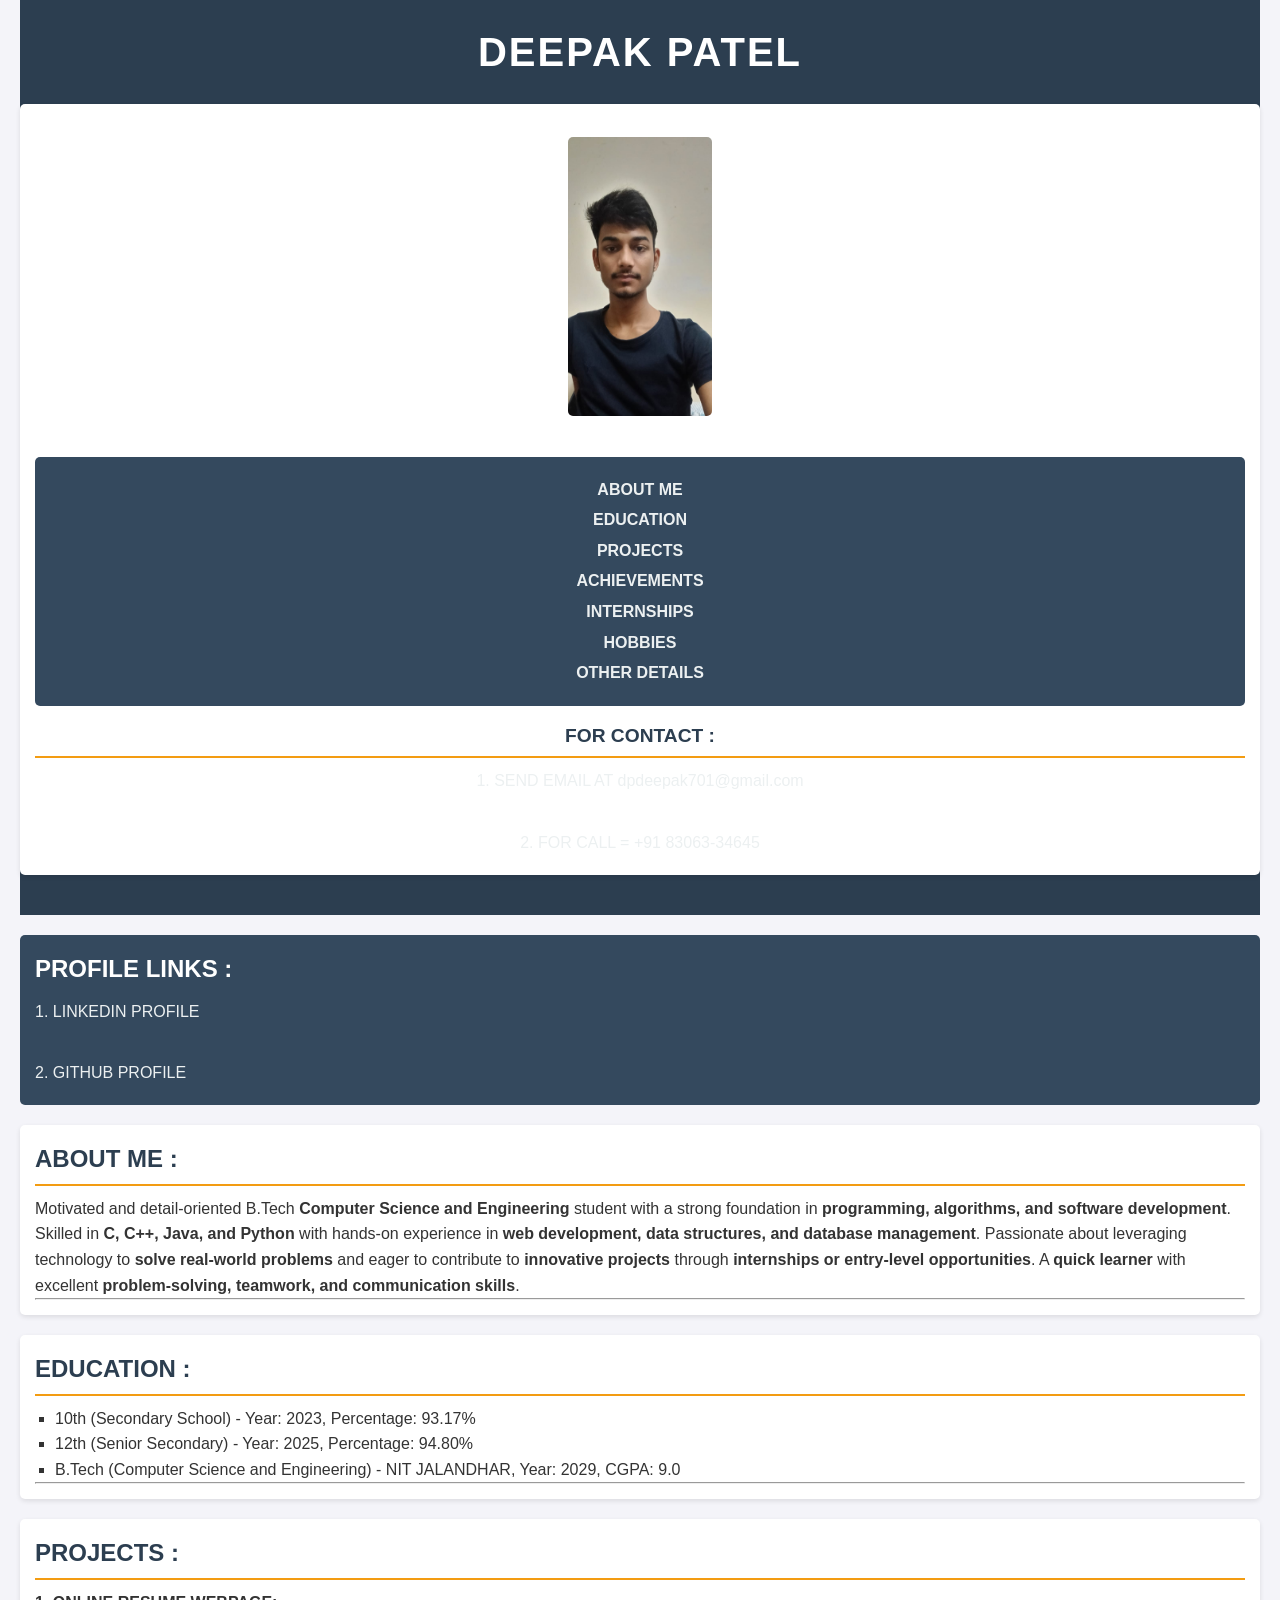
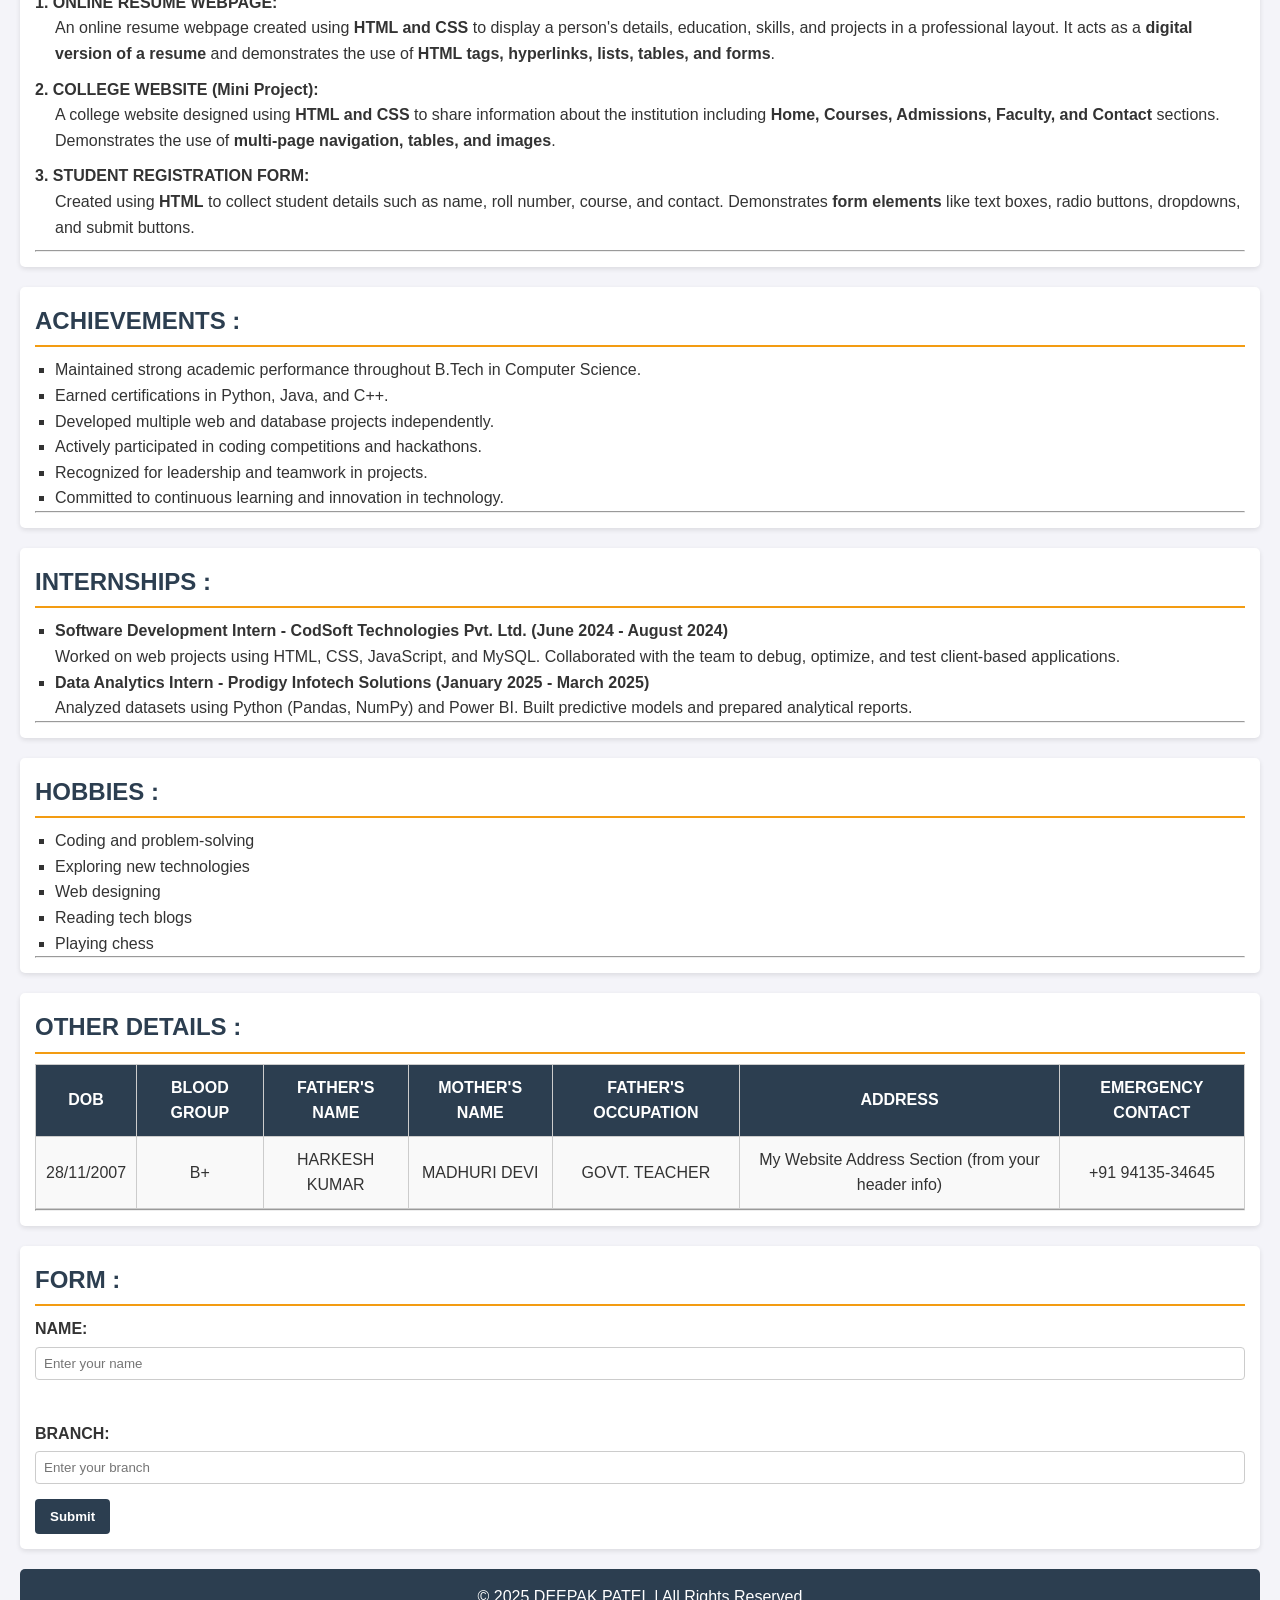
==== index.html @ 3a7e137f "Add files via upload" ====
<!DOCTYPE html>
<html lang="en">
<head>
  <meta charset="UTF-8">
  <meta name="viewport" content="width=device-width, initial-scale=1.0">
  <title>Deepak Patel</title>
  <link rel="stylesheet" href="style.css">
</head>

<body>
  <header>
    <h1>DEEPAK PATEL</h1>

    <section>
      <img src="WhatsApp Image 2025-11-25 at 16.42.40_a8d9750c.jpg" alt="My company logo" width="150" height="285">

      <nav>
        <a href="#a">ABOUT ME</a>
        <a href="#e">EDUCATION</a>
        <a href="#p">PROJECTS</a>
        <a href="#ac">ACHIEVEMENTS</a>
        <a href="#i">INTERNSHIPS</a>
        <a href="#h">HOBBIES</a>
        <a href="#o">OTHER DETAILS</a>
      </nav>

      <h2>FOR CONTACT :</h2>
      <a href="mailto:dpdeepak701@gmail.com">
        1. SEND EMAIL AT dpdeepak701@gmail.com
      </a><br>
      <a href="tel:8306334645">
        2. FOR CALL = +91 83063-34645
      </a>
    </section>
  </header>

  <nav>
    <h2>PROFILE LINKS :</h2>
    <a href="https://linkedin.com/in/deepak-patel-95128b388" target="_blank">
      1. LINKEDIN PROFILE
    </a><br>
    <a href="https://github.com/deepak701-ship-cs" target="_blank">
      2. GITHUB PROFILE
    </a>
  </nav>

  <section id="a">
    <h2>ABOUT ME :</h2>
    <p>
      Motivated and detail-oriented B.Tech <strong>Computer Science and Engineering</strong> student with a strong
      foundation in <strong>programming, algorithms, and software development</strong>. Skilled in
      <strong>C, C++, Java, and Python</strong> with hands-on experience in <strong>web development, data structures,
      and database management</strong>. Passionate about leveraging technology to <strong>solve real-world problems</strong>
      and eager to contribute to <strong>innovative projects</strong> through <strong>internships or entry-level opportunities</strong>.
      A <strong>quick learner</strong> with excellent <strong>problem-solving, teamwork, and communication skills</strong>.
    </p>
    <hr>
  </section>

  <section id="e">
    <h2>EDUCATION :</h2>
    <ul>
      <li>10th (Secondary School) - Year: 2023, Percentage: 93.17%</li>
      <li>12th (Senior Secondary) - Year: 2025, Percentage: 94.80%</li>
      <li>B.Tech (Computer Science and Engineering) - NIT JALANDHAR, Year: 2029, CGPA: 9.0</li>
    </ul>
    <hr>
  </section>

  <section id="p">
    <h2>PROJECTS :</h2>
    <dl>
      <dt><strong>1. ONLINE RESUME WEBPAGE:</strong></dt>
      <dd>
        An online resume webpage created using <strong>HTML and CSS</strong> to display a person's details, education,
        skills, and projects in a professional layout. It acts as a <strong>digital version of a resume</strong> and
        demonstrates the use of <strong>HTML tags, hyperlinks, lists, tables, and forms</strong>.
      </dd>

      <dt><strong>2. COLLEGE WEBSITE (Mini Project):</strong></dt>
      <dd>
        A college website designed using <strong>HTML and CSS</strong> to share information about the institution including
        <strong>Home, Courses, Admissions, Faculty, and Contact</strong> sections. Demonstrates the use of
        <strong>multi-page navigation, tables, and images</strong>.
      </dd>

      <dt><strong>3. STUDENT REGISTRATION FORM:</strong></dt>
      <dd>
        Created using <strong>HTML</strong> to collect student details such as name, roll number, course, and contact.
        Demonstrates <strong>form elements</strong> like text boxes, radio buttons, dropdowns, and submit buttons.
      </dd>
    </dl>
    <hr>
  </section>

  <section id="ac">
    <h2>ACHIEVEMENTS :</h2>
    <ul>
      <li>Maintained strong academic performance throughout B.Tech in Computer Science.</li>
      <li>Earned certifications in Python, Java, and C++.</li>
      <li>Developed multiple web and database projects independently.</li>
      <li>Actively participated in coding competitions and hackathons.</li>
      <li>Recognized for leadership and teamwork in projects.</li>
      <li>Committed to continuous learning and innovation in technology.</li>
    </ul>
    <hr>
  </section>

  <section id="i">
    <h2>INTERNSHIPS :</h2>
    <ul>
      <li>
        <strong>Software Development Intern - CodSoft Technologies Pvt. Ltd. (June 2024 - August 2024)</strong><br>
        Worked on web projects using HTML, CSS, JavaScript, and MySQL. Collaborated with the team to debug, optimize,
        and test client-based applications.
      </li>
      <li>
        <strong>Data Analytics Intern - Prodigy Infotech Solutions (January 2025 - March 2025)</strong><br>
        Analyzed datasets using Python (Pandas, NumPy) and Power BI. Built predictive models and prepared analytical reports.
      </li>
    </ul>
    <hr>
  </section>

  <section id="h">
    <h2>HOBBIES :</h2>
    <ul>
      <li>Coding and problem-solving</li>
      <li>Exploring new technologies</li>
      <li>Web designing</li>
      <li>Reading tech blogs</li>
      <li>Playing chess</li>
    </ul>
    <hr>
  </section>

  <section id="o">
    <h2>OTHER DETAILS :</h2>
    <table border="1">
      <tr>
        <th>DOB</th>
        <th>BLOOD GROUP</th>
        <th>FATHER'S NAME</th>
        <th>MOTHER'S NAME</th>
        <th>FATHER'S OCCUPATION</th>
        <th>ADDRESS</th>
        <th>EMERGENCY CONTACT</th>
      </tr>
      <tr>
        <td>28/11/2007</td>
        <td>B+</td>
        <td>HARKESH KUMAR</td>
        <td>MADHURI DEVI</td>
        <td>GOVT. TEACHER</td>
        <td>My Website Address Section (from your header info)</td>
        <td>+91 94135-34645</td>
      </tr>
    </table>
    <hr>
  </section>

  <section id="d">
    <h2>FORM :</h2>
    <form>
      <label for="name">NAME:</label><br>
      <input type="text" id="name" name="name" placeholder="Enter your name"><br><br>

      <label for="branch">BRANCH:</label><br>
      <input type="text" id="branch" name="branch" placeholder="Enter your branch">
      
      <input type="submit" value="Submit">
    </form>
  </section>

  <footer>
    <p>© 2025 DEEPAK PATEL | All Rights Reserved</p>
  </footer>
</body>
</html>
---- style.css ----
/* General Reset */
* {
  margin: 0;
  padding: 0;
  box-sizing: border-box;
}

/* Body Styling */
body {
  font-family: Arial, Helvetica, sans-serif;
  line-height: 1.6;
  background-color: #f4f4f9;
  color: #333;
  padding: 0 20px;
}

/* Header */
header {
  background: #2c3e50;
  color: #fff;
  padding: 20px 0;
  text-align: center;
}

header h1 {
  font-size: 2.5rem;
  margin-bottom: 10px;
  letter-spacing: 2px;
}

header img {
  margin: 15px 0;
  border-radius: 8px;
  border: 3px solid #fff;
}

/* Navigation inside header */
header nav {
  margin: 15px 0;
}

header nav a {
  color: #fff;
  text-decoration: none;
  margin: 0 10px;
  font-weight: bold;
  transition: color 0.3s ease;
}

header nav a:hover {
  color: #f39c12;
}

/* Contact Section */
header section h2 {
  margin-top: 15px;
  font-size: 1.2rem;
}

header section a {
  display: block;
  margin: 5px 0;
  color: #ecf0f1;
  text-decoration: none;
}

header section a:hover {
  color: #f39c12;
}

/* Profile Links */
nav {
  background: #34495e;
  color: #fff;
  padding: 15px;
  margin: 20px 0;
  border-radius: 5px;
}

nav h2 {
  margin-bottom: 10px;
}

nav a {
  display: block;
  margin: 5px 0;
  color: #ecf0f1;
  text-decoration: none;
}

nav a:hover {
  color: #f39c12;
}

/* Sections */
section {
  margin: 20px 0;
  padding: 15px;
  background: #fff;
  border-radius: 5px;
  box-shadow: 0 2px 5px rgba(0,0,0,0.1);
}

section h2 {
  margin-bottom: 10px;
  color: #2c3e50;
  border-bottom: 2px solid #f39c12;
  padding-bottom: 5px;
}

section p, section ul, section dl {
  margin-top: 10px;
}

/* Lists */
ul {
  list-style-type: square;
  margin-left: 20px;
}

dl dt {
  font-weight: bold;
  margin-top: 10px;
}

dl dd {
  margin-left: 20px;
  margin-bottom: 10px;
}

/* Table */
table {
  width: 100%;
  border-collapse: collapse;
  margin-top: 10px;
}

table th, table td {
  border: 1px solid #ccc;
  padding: 10px;
  text-align: center;
}

table th {
  background: #2c3e50;
  color: #fff;
}

table td {
  background: #f9f9f9;
}

/* Form */
form {
  margin-top: 10px;
}

form label {
  font-weight: bold;
}

form input[type="text"] {
  width: 100%;
  padding: 8px;
  margin: 5px 0 15px 0;
  border: 1px solid #ccc;
  border-radius: 4px;
}

form input[type="submit"] {
  background: #2c3e50;
  color: #fff;
  padding: 10px 15px;
  border: none;
  border-radius: 4px;
  cursor: pointer;
  font-weight: bold;
}

form input[type="submit"]:hover {
  background: #f39c12;
}

/* Footer */
footer {
  text-align: center;
  padding: 15px;
  background: #2c3e50;
  color: #fff;
  margin-top: 20px;
  border-radius: 5px;
}
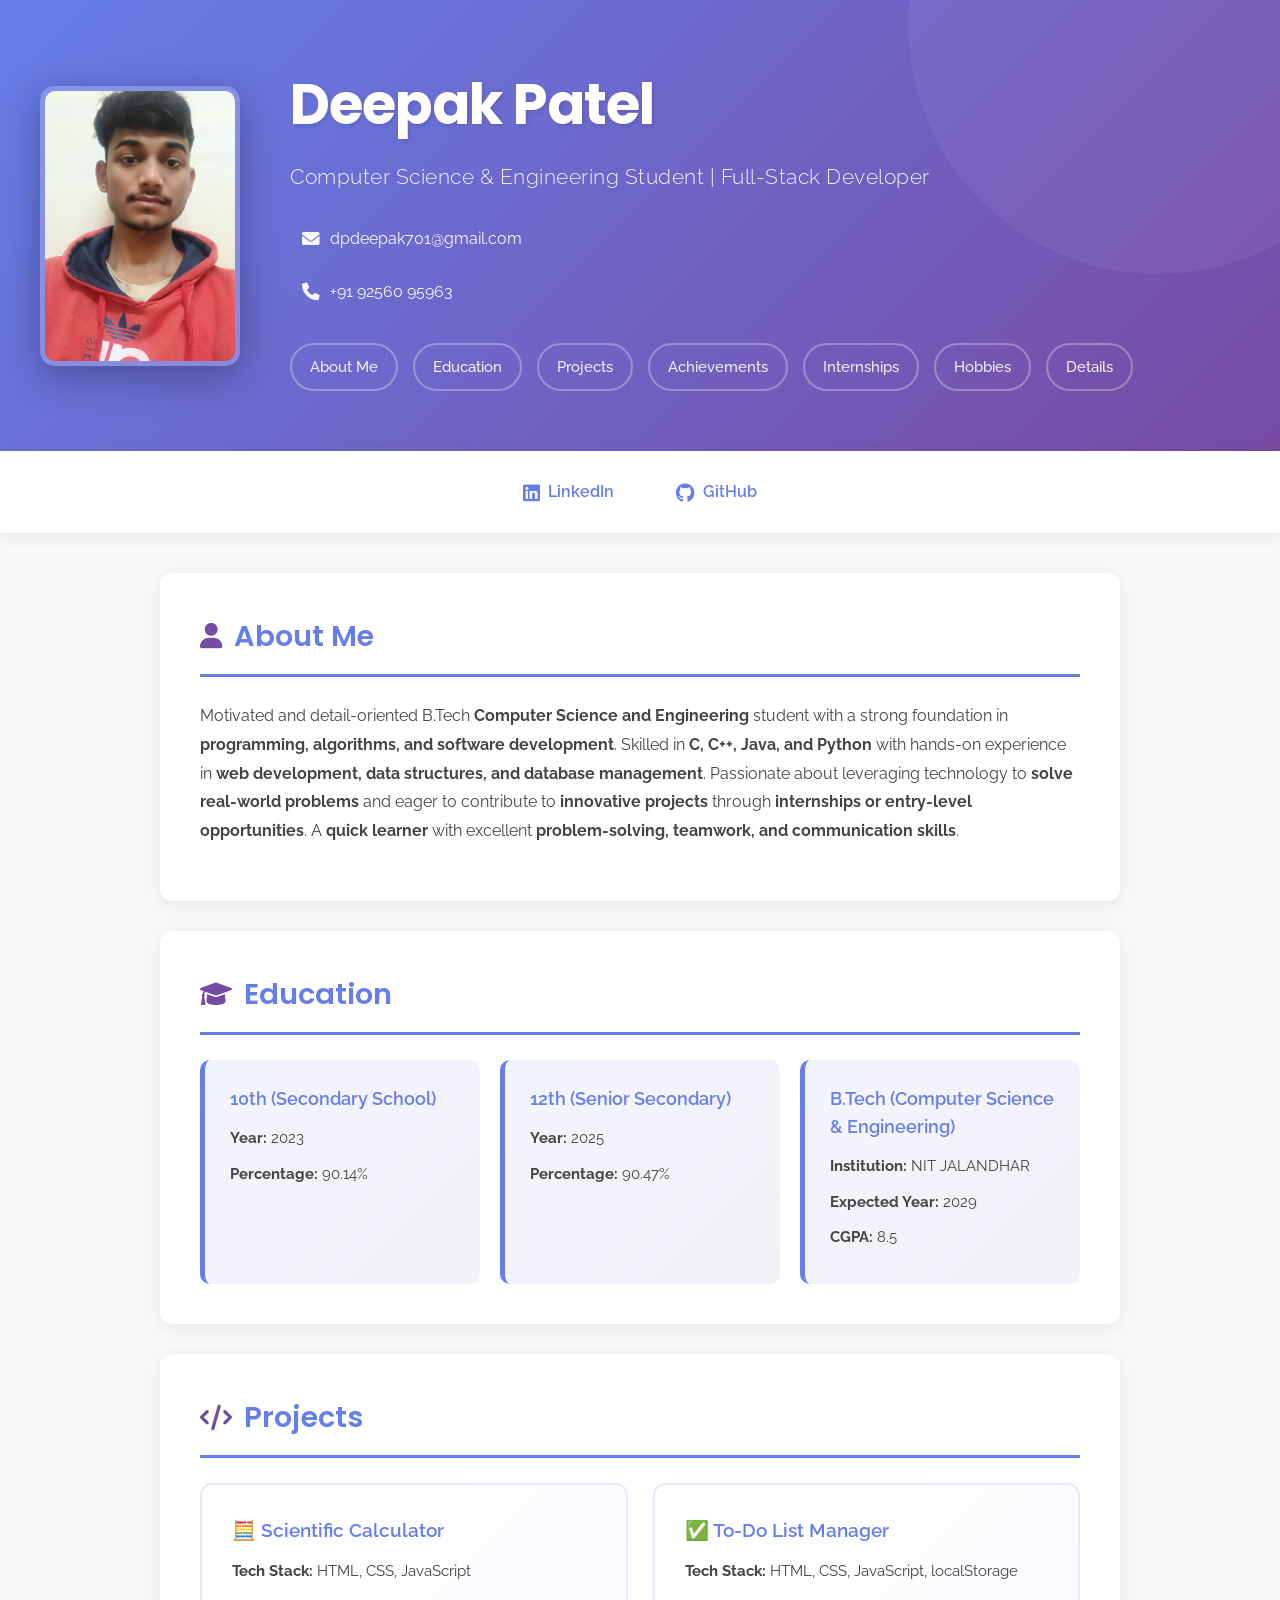
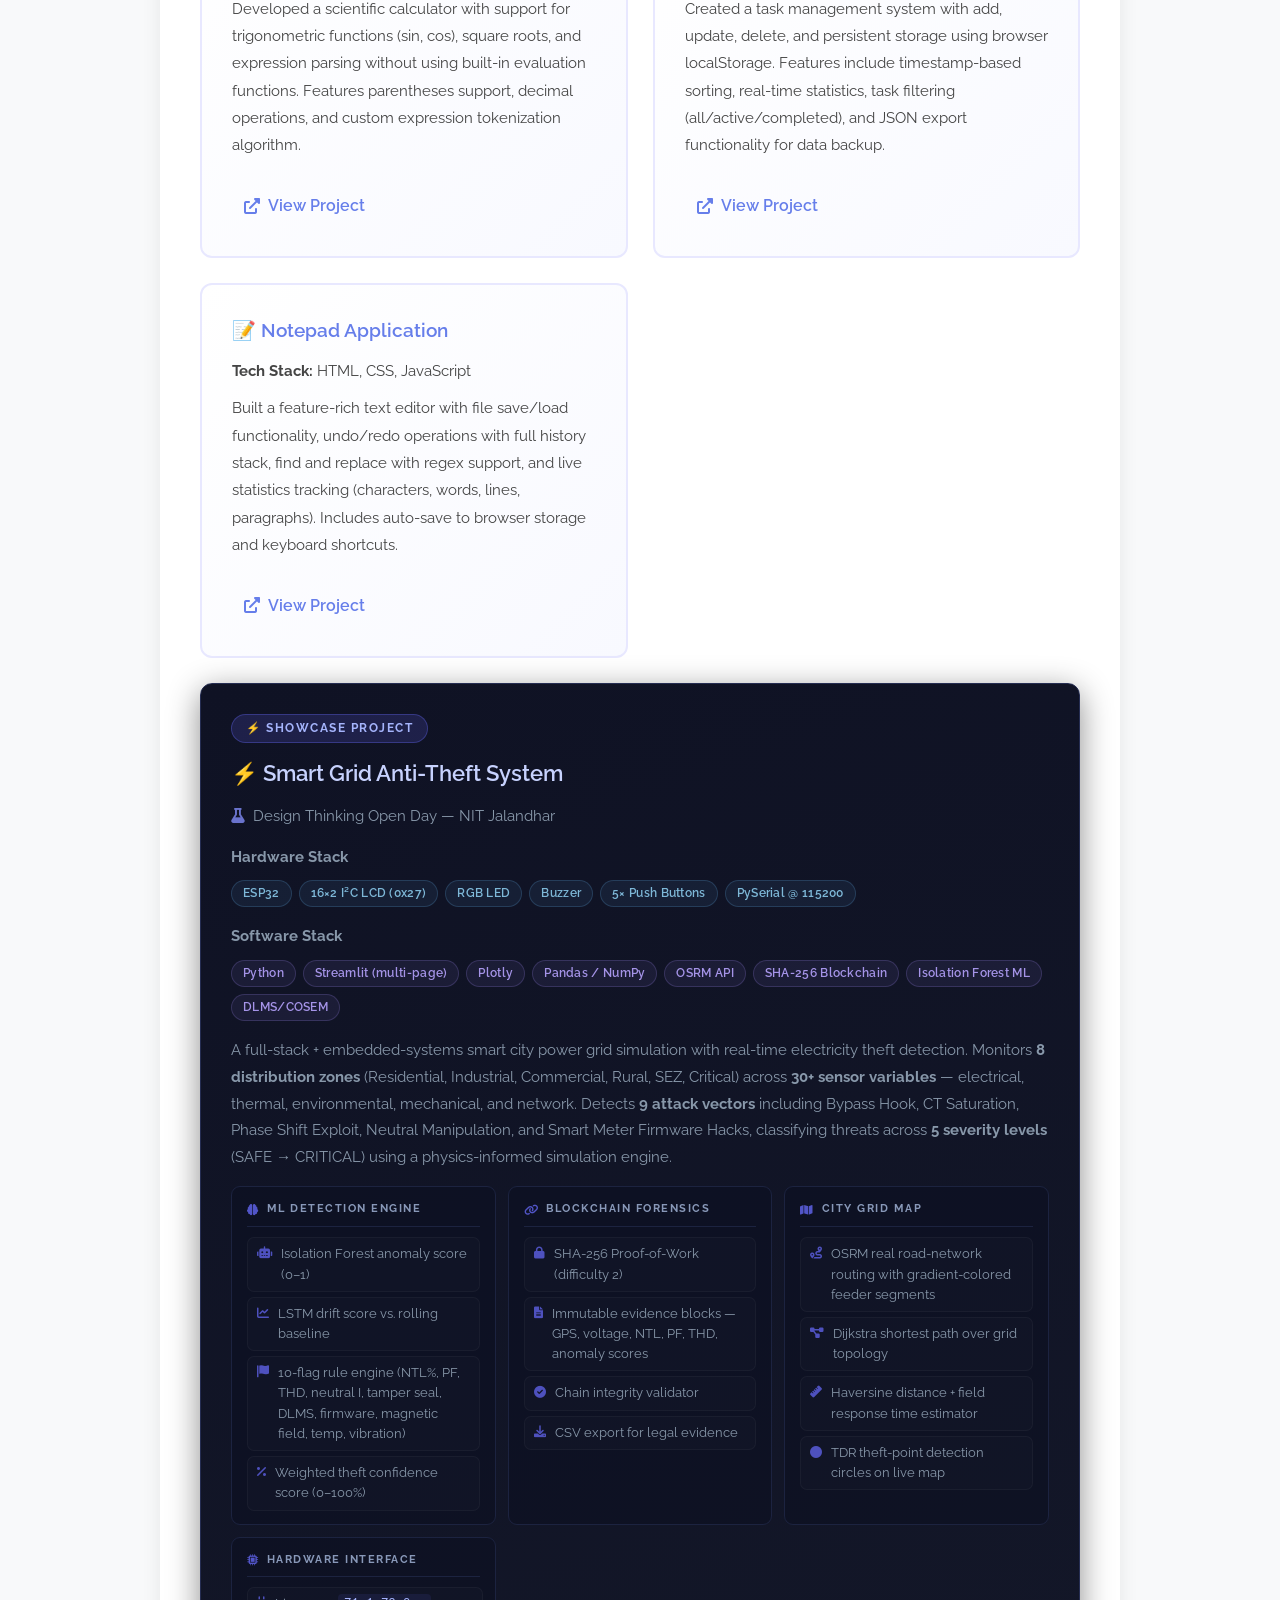
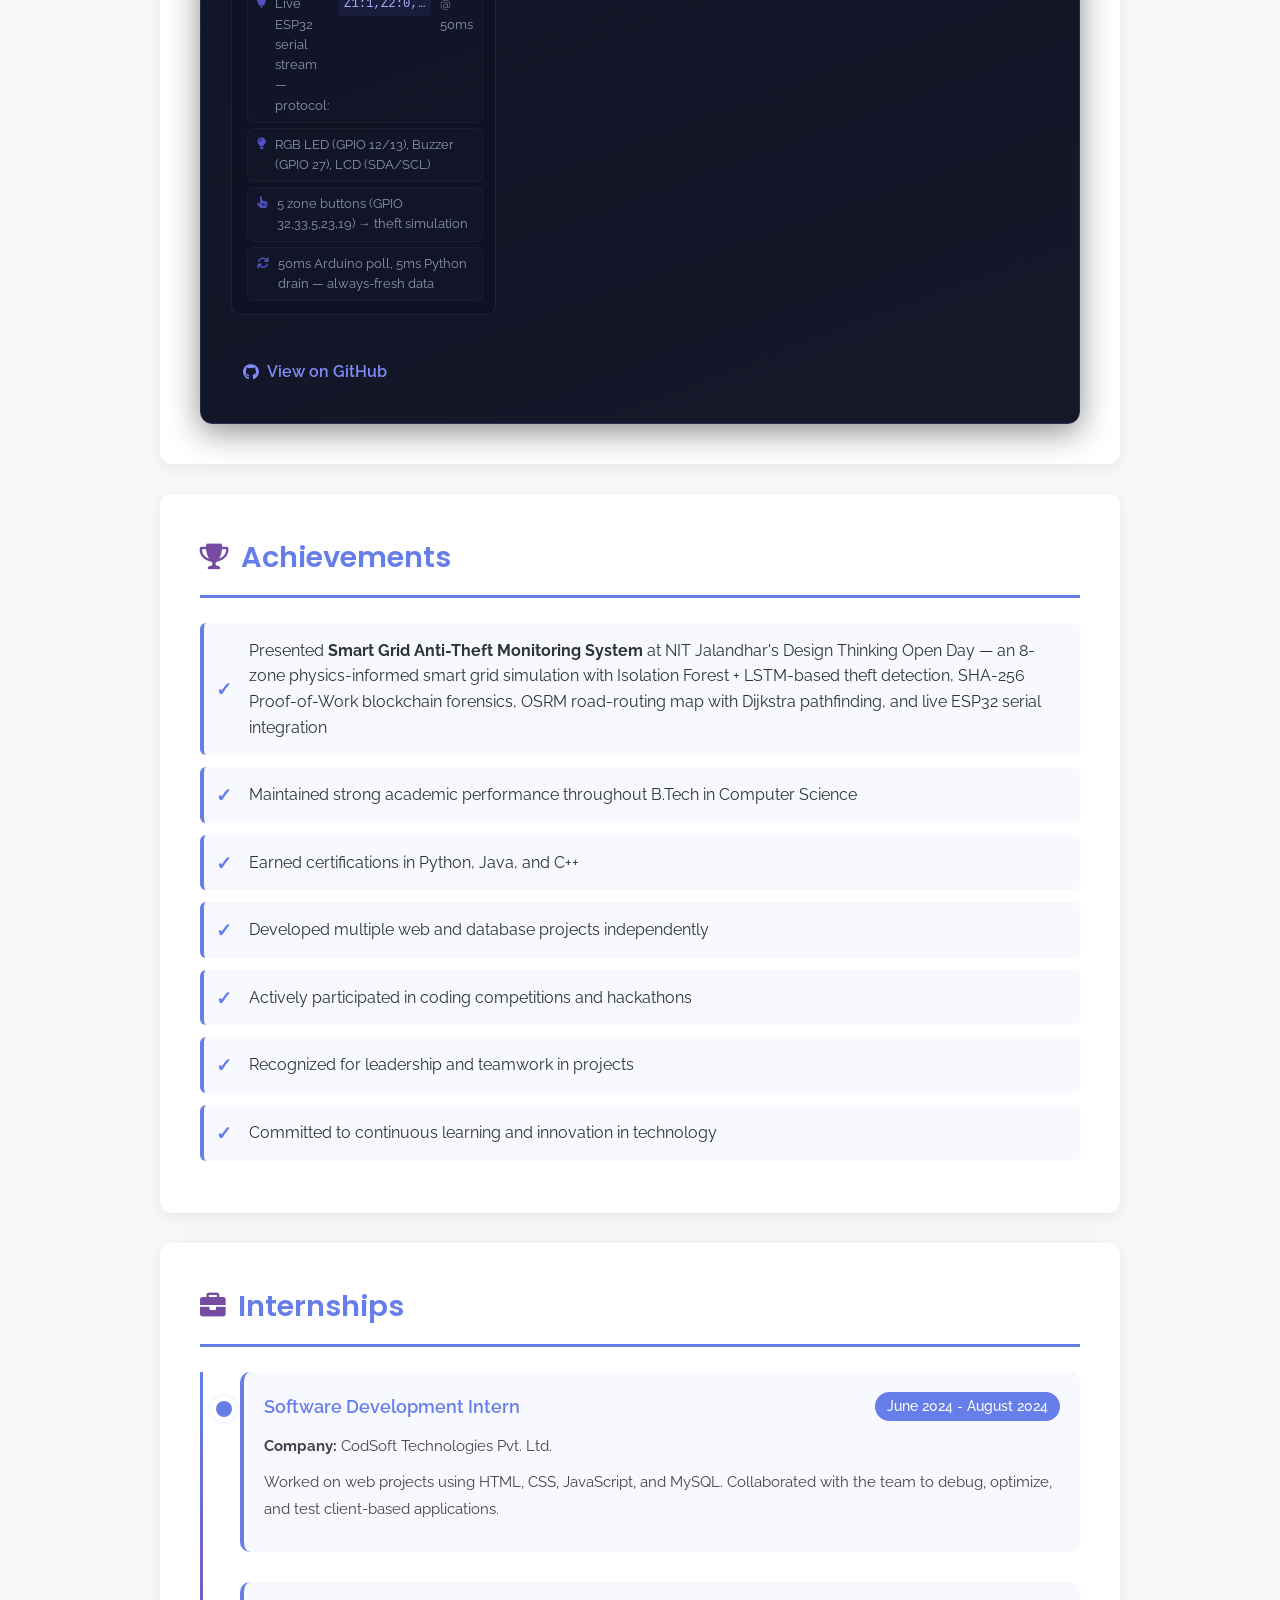
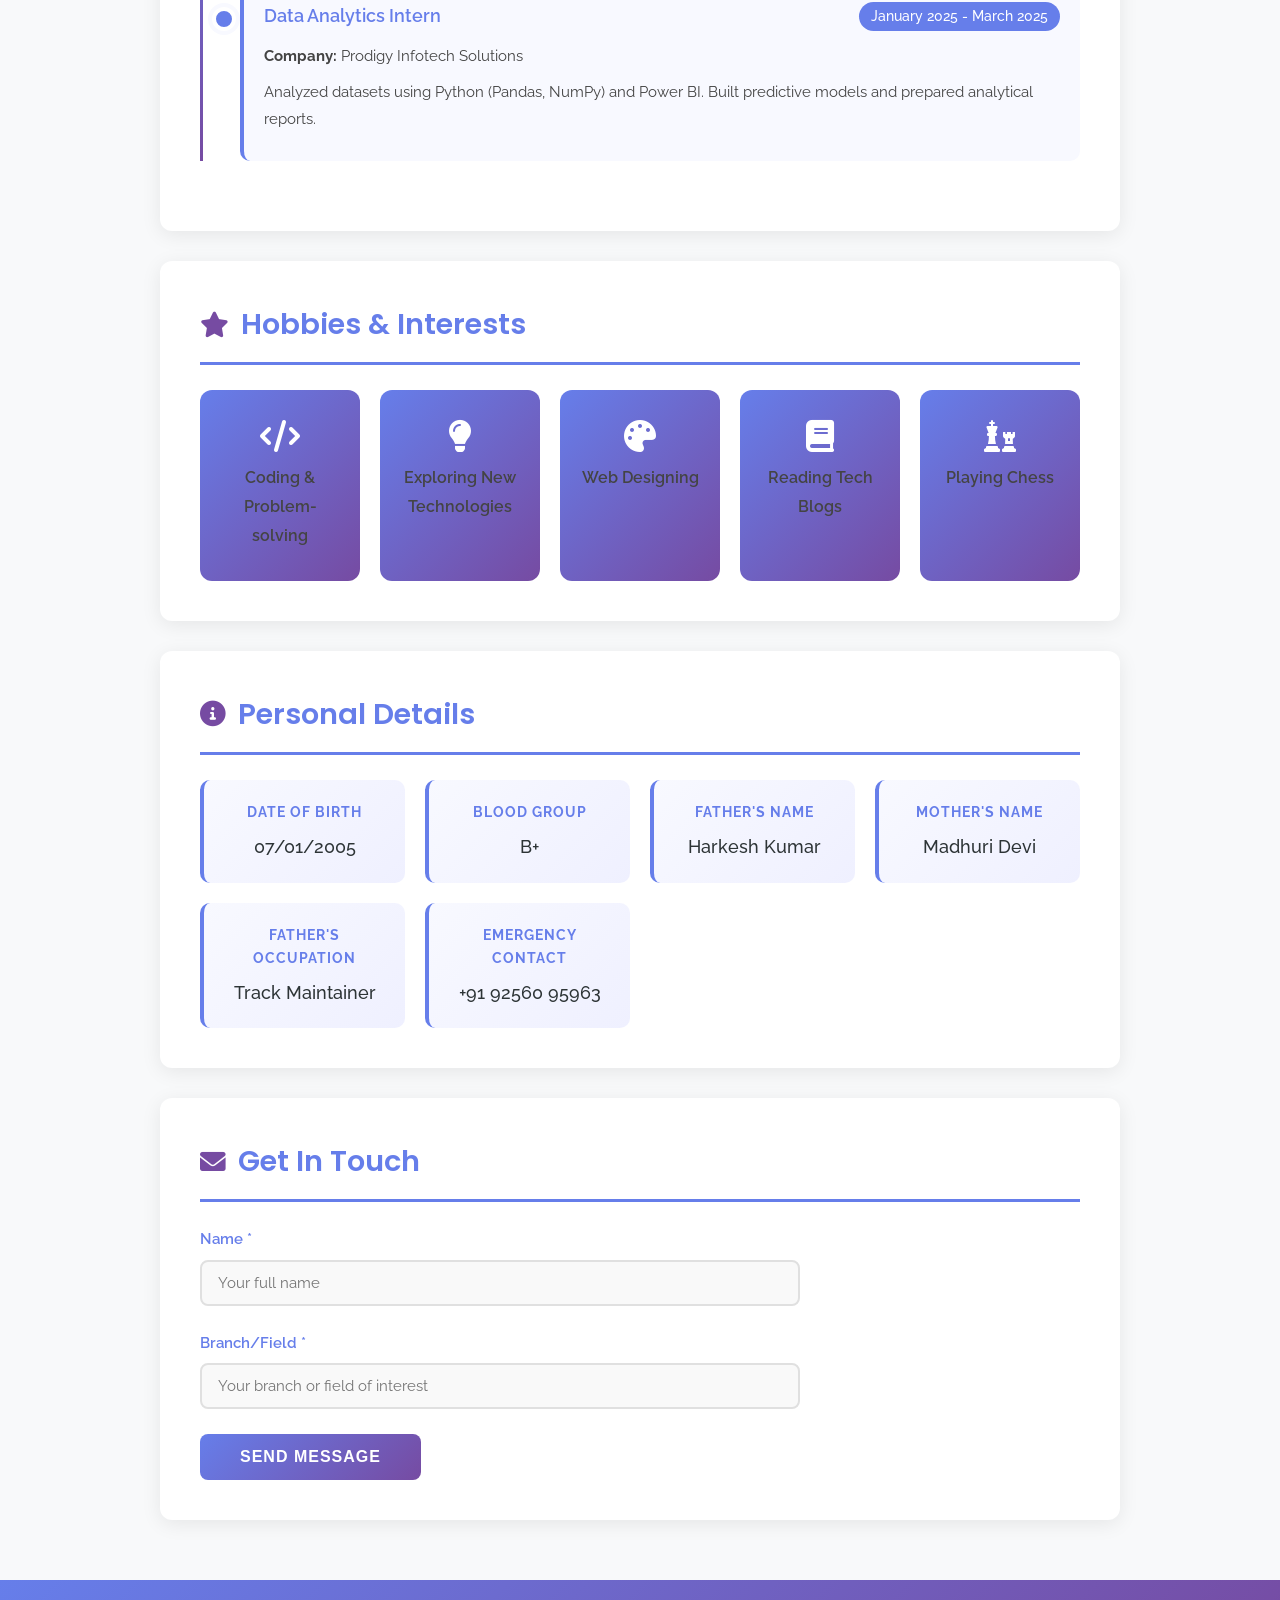
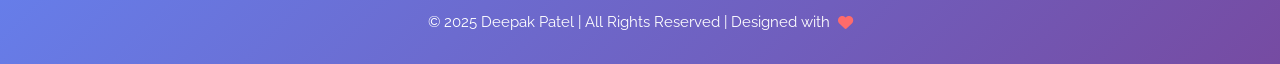
==== commit 96e4be0c: "Rename to index.html" ====
--- a/index.html
+++ b/index.html
@@ -3,177 +3,308 @@
 <head>
   <meta charset="UTF-8">
   <meta name="viewport" content="width=device-width, initial-scale=1.0">
-  <title>Deepak Patel</title>
+  <title>Deepak Patel - Computer Science Professional</title>
   <link rel="stylesheet" href="style.css">
+  <link rel="stylesheet" href="https://cdnjs.cloudflare.com/ajax/libs/font-awesome/6.0.0/css/all.min.css">
 </head>
 
 <body>
   <header>
-    <h1>DEEPAK PATEL</h1>
-
-    <section>
-      <img src="WhatsApp Image 2025-11-25 at 16.42.40_a8d9750c.jpg" alt="My company logo" width="150" height="285">
-
-      <nav>
-        <a href="#a">ABOUT ME</a>
-        <a href="#e">EDUCATION</a>
-        <a href="#p">PROJECTS</a>
-        <a href="#ac">ACHIEVEMENTS</a>
-        <a href="#i">INTERNSHIPS</a>
-        <a href="#h">HOBBIES</a>
-        <a href="#o">OTHER DETAILS</a>
-      </nav>
-
-      <h2>FOR CONTACT :</h2>
-      <a href="mailto:dpdeepak701@gmail.com">
-        1. SEND EMAIL AT dpdeepak701@gmail.com
-      </a><br>
-      <a href="tel:8306334645">
-        2. FOR CALL = +91 83063-34645
+    <div class="header-container">
+      <div class="hero-section">
+        <img src="IMG20260322125627.jpg" alt="Deepak Patel" class="profile-image">
+        <div class="header-content">
+          <h1>Deepak Patel</h1>
+          <p class="tagline">Computer Science & Engineering Student | Full-Stack Developer</p>
+          
+          <div class="contact-info">
+            <a href="mailto:dpdeepak701@gmail.com" class="contact-link">
+              <i class="fas fa-envelope"></i> dpdeepak701@gmail.com
+            </a>
+            <a href="tel:9256095963" class="contact-link">
+              <i class="fas fa-phone"></i> +91 92560 95963
+            </a>
+          </div>
+
+          <nav class="main-nav">
+            <a href="#a" class="nav-link">About Me</a>
+            <a href="#e" class="nav-link">Education</a>
+            <a href="#p" class="nav-link">Projects</a>
+            <a href="#ac" class="nav-link">Achievements</a>
+            <a href="#i" class="nav-link">Internships</a>
+            <a href="#h" class="nav-link">Hobbies</a>
+            <a href="#o" class="nav-link">Details</a>
+          </nav>
+        </div>
+      </div>
+    </div>
+  </header>
+
+  <nav class="social-nav">
+    <div class="social-container">
+      <a href="https://linkedin.com/in/deepak-patel-95128b388" target="_blank" class="social-link">
+        <i class="fab fa-linkedin"></i> LinkedIn
       </a>
-    </section>
-  </header>
-
-  <nav>
-    <h2>PROFILE LINKS :</h2>
-    <a href="https://linkedin.com/in/deepak-patel-95128b388" target="_blank">
-      1. LINKEDIN PROFILE
-    </a><br>
-    <a href="https://github.com/deepak701-ship-cs" target="_blank">
-      2. GITHUB PROFILE
-    </a>
+      <a href="https://github.com/deepak701-ship-cs" target="_blank" class="social-link">
+        <i class="fab fa-github"></i> GitHub
+      </a>
+    </div>
   </nav>
 
-  <section id="a">
-    <h2>ABOUT ME :</h2>
-    <p>
-      Motivated and detail-oriented B.Tech <strong>Computer Science and Engineering</strong> student with a strong
-      foundation in <strong>programming, algorithms, and software development</strong>. Skilled in
-      <strong>C, C++, Java, and Python</strong> with hands-on experience in <strong>web development, data structures,
-      and database management</strong>. Passionate about leveraging technology to <strong>solve real-world problems</strong>
-      and eager to contribute to <strong>innovative projects</strong> through <strong>internships or entry-level opportunities</strong>.
-      A <strong>quick learner</strong> with excellent <strong>problem-solving, teamwork, and communication skills</strong>.
-    </p>
-    <hr>
-  </section>
-
-  <section id="e">
-    <h2>EDUCATION :</h2>
-    <ul>
-      <li>10th (Secondary School) - Year: 2023, Percentage: 93.17%</li>
-      <li>12th (Senior Secondary) - Year: 2025, Percentage: 94.80%</li>
-      <li>B.Tech (Computer Science and Engineering) - NIT JALANDHAR, Year: 2029, CGPA: 9.0</li>
-    </ul>
-    <hr>
-  </section>
-
-  <section id="p">
-    <h2>PROJECTS :</h2>
-    <dl>
-      <dt><strong>1. ONLINE RESUME WEBPAGE:</strong></dt>
-      <dd>
-        An online resume webpage created using <strong>HTML and CSS</strong> to display a person's details, education,
-        skills, and projects in a professional layout. It acts as a <strong>digital version of a resume</strong> and
-        demonstrates the use of <strong>HTML tags, hyperlinks, lists, tables, and forms</strong>.
-      </dd>
-
-      <dt><strong>2. COLLEGE WEBSITE (Mini Project):</strong></dt>
-      <dd>
-        A college website designed using <strong>HTML and CSS</strong> to share information about the institution including
-        <strong>Home, Courses, Admissions, Faculty, and Contact</strong> sections. Demonstrates the use of
-        <strong>multi-page navigation, tables, and images</strong>.
-      </dd>
-
-      <dt><strong>3. STUDENT REGISTRATION FORM:</strong></dt>
-      <dd>
-        Created using <strong>HTML</strong> to collect student details such as name, roll number, course, and contact.
-        Demonstrates <strong>form elements</strong> like text boxes, radio buttons, dropdowns, and submit buttons.
-      </dd>
-    </dl>
-    <hr>
-  </section>
-
-  <section id="ac">
-    <h2>ACHIEVEMENTS :</h2>
-    <ul>
-      <li>Maintained strong academic performance throughout B.Tech in Computer Science.</li>
-      <li>Earned certifications in Python, Java, and C++.</li>
-      <li>Developed multiple web and database projects independently.</li>
-      <li>Actively participated in coding competitions and hackathons.</li>
-      <li>Recognized for leadership and teamwork in projects.</li>
-      <li>Committed to continuous learning and innovation in technology.</li>
-    </ul>
-    <hr>
-  </section>
-
-  <section id="i">
-    <h2>INTERNSHIPS :</h2>
-    <ul>
-      <li>
-        <strong>Software Development Intern - CodSoft Technologies Pvt. Ltd. (June 2024 - August 2024)</strong><br>
-        Worked on web projects using HTML, CSS, JavaScript, and MySQL. Collaborated with the team to debug, optimize,
-        and test client-based applications.
-      </li>
-      <li>
-        <strong>Data Analytics Intern - Prodigy Infotech Solutions (January 2025 - March 2025)</strong><br>
-        Analyzed datasets using Python (Pandas, NumPy) and Power BI. Built predictive models and prepared analytical reports.
-      </li>
-    </ul>
-    <hr>
-  </section>
-
-  <section id="h">
-    <h2>HOBBIES :</h2>
-    <ul>
-      <li>Coding and problem-solving</li>
-      <li>Exploring new technologies</li>
-      <li>Web designing</li>
-      <li>Reading tech blogs</li>
-      <li>Playing chess</li>
-    </ul>
-    <hr>
-  </section>
-
-  <section id="o">
-    <h2>OTHER DETAILS :</h2>
-    <table border="1">
-      <tr>
-        <th>DOB</th>
-        <th>BLOOD GROUP</th>
-        <th>FATHER'S NAME</th>
-        <th>MOTHER'S NAME</th>
-        <th>FATHER'S OCCUPATION</th>
-        <th>ADDRESS</th>
-        <th>EMERGENCY CONTACT</th>
-      </tr>
-      <tr>
-        <td>28/11/2007</td>
-        <td>B+</td>
-        <td>HARKESH KUMAR</td>
-        <td>MADHURI DEVI</td>
-        <td>GOVT. TEACHER</td>
-        <td>My Website Address Section (from your header info)</td>
-        <td>+91 94135-34645</td>
-      </tr>
-    </table>
-    <hr>
-  </section>
-
-  <section id="d">
-    <h2>FORM :</h2>
-    <form>
-      <label for="name">NAME:</label><br>
-      <input type="text" id="name" name="name" placeholder="Enter your name"><br><br>
-
-      <label for="branch">BRANCH:</label><br>
-      <input type="text" id="branch" name="branch" placeholder="Enter your branch">
-      
-      <input type="submit" value="Submit">
-    </form>
-  </section>
+
+  <main class="container">
+    <section id="a" class="content-section">
+      <h2><i class="fas fa-user"></i> About Me</h2>
+      <p>
+        Motivated and detail-oriented B.Tech <strong>Computer Science and Engineering</strong> student with a strong
+        foundation in <strong>programming, algorithms, and software development</strong>. Skilled in
+        <strong>C, C++, Java, and Python</strong> with hands-on experience in <strong>web development, data structures,
+        and database management</strong>. Passionate about leveraging technology to <strong>solve real-world problems</strong>
+        and eager to contribute to <strong>innovative projects</strong> through <strong>internships or entry-level opportunities</strong>.
+        A <strong>quick learner</strong> with excellent <strong>problem-solving, teamwork, and communication skills</strong>.
+      </p>
+    </section>
+
+    <section id="e" class="content-section">
+      <h2><i class="fas fa-graduation-cap"></i> Education</h2>
+      <div class="education-grid">
+        <div class="education-item">
+          <h3>10th (Secondary School)</h3>
+          <p><strong>Year:</strong> 2023</p>
+          <p><strong>Percentage:</strong> 90.14%</p>
+        </div>
+        <div class="education-item">
+          <h3>12th (Senior Secondary)</h3>
+          <p><strong>Year:</strong> 2025</p>
+          <p><strong>Percentage:</strong> 90.47%</p>
+        </div>
+        <div class="education-item">
+          <h3>B.Tech (Computer Science & Engineering)</h3>
+          <p><strong>Institution:</strong> NIT JALANDHAR</p>
+          <p><strong>Expected Year:</strong> 2029</p>
+          <p><strong>CGPA:</strong> 8.5</p>
+        </div>
+      </div>
+    </section>
+
+    <section id="p" class="content-section">
+      <h2><i class="fas fa-code"></i> Projects</h2>
+      <div class="projects-grid">
+        <div class="project-card">
+          <h3>🧮 Scientific Calculator</h3>
+          <p><strong>Tech Stack:</strong> HTML, CSS, JavaScript</p>
+          <p>Developed a scientific calculator with support for trigonometric functions (sin, cos), square roots, and expression parsing without using built-in evaluation functions. Features parentheses support, decimal operations, and custom expression tokenization algorithm.</p>
+          <a href="calculator/index.html" class="project-link" target="_blank">
+            <i class="fas fa-external-link-alt"></i> View Project
+          </a>
+        </div>
+
+        <div class="project-card">
+          <h3>✅ To-Do List Manager</h3>
+          <p><strong>Tech Stack:</strong> HTML, CSS, JavaScript, localStorage</p>
+          <p>Created a task management system with add, update, delete, and persistent storage using browser localStorage. Features include timestamp-based sorting, real-time statistics, task filtering (all/active/completed), and JSON export functionality for data backup.</p>
+          <a href="todolist/index.html" class="project-link" target="_blank">
+            <i class="fas fa-external-link-alt"></i> View Project
+          </a>
+        </div>
+
+        <div class="project-card">
+          <h3>📝 Notepad Application</h3>
+          <p><strong>Tech Stack:</strong> HTML, CSS, JavaScript</p>
+          <p>Built a feature-rich text editor with file save/load functionality, undo/redo operations with full history stack, find and replace with regex support, and live statistics tracking (characters, words, lines, paragraphs). Includes auto-save to browser storage and keyboard shortcuts.</p>
+          <a href="notepad/index.html" class="project-link" target="_blank">
+            <i class="fas fa-external-link-alt"></i> View Project
+          </a>
+        </div>
+        <div class="project-card project-card--featured">
+          <div class="project-featured-badge">⚡ Showcase Project</div>
+          <h3>⚡ Smart Grid Anti-Theft System</h3>
+          <p class="project-event"><i class="fas fa-flask"></i> Design Thinking Open Day — NIT Jalandhar</p>
+
+          <p><strong>Hardware Stack</strong></p>
+          <div class="tech-tags">
+            <span class="tech-tag tech-tag--hw">ESP32</span>
+            <span class="tech-tag tech-tag--hw">16×2 I²C LCD (0x27)</span>
+            <span class="tech-tag tech-tag--hw">RGB LED</span>
+            <span class="tech-tag tech-tag--hw">Buzzer</span>
+            <span class="tech-tag tech-tag--hw">5× Push Buttons</span>
+            <span class="tech-tag tech-tag--hw">PySerial @ 115200</span>
+          </div>
+
+          <p><strong>Software Stack</strong></p>
+          <div class="tech-tags">
+            <span class="tech-tag tech-tag--sw">Python</span>
+            <span class="tech-tag tech-tag--sw">Streamlit (multi-page)</span>
+            <span class="tech-tag tech-tag--sw">Plotly</span>
+            <span class="tech-tag tech-tag--sw">Pandas / NumPy</span>
+            <span class="tech-tag tech-tag--sw">OSRM API</span>
+            <span class="tech-tag tech-tag--sw">SHA-256 Blockchain</span>
+            <span class="tech-tag tech-tag--sw">Isolation Forest ML</span>
+            <span class="tech-tag tech-tag--sw">DLMS/COSEM</span>
+          </div>
+
+          <p>A full-stack + embedded-systems smart city power grid simulation with real-time electricity theft detection. Monitors <strong>8 distribution zones</strong> (Residential, Industrial, Commercial, Rural, SEZ, Critical) across <strong>30+ sensor variables</strong> — electrical, thermal, environmental, mechanical, and network. Detects <strong>9 attack vectors</strong> including Bypass Hook, CT Saturation, Phase Shift Exploit, Neutral Manipulation, and Smart Meter Firmware Hacks, classifying threats across <strong>5 severity levels</strong> (SAFE → CRITICAL) using a physics-informed simulation engine.</p>
+
+          <div class="feature-sections">
+            <div class="feature-section">
+              <div class="feature-section-title"><i class="fas fa-brain"></i> ML Detection Engine</div>
+              <ul class="project-features">
+                <li><i class="fas fa-robot"></i> Isolation Forest anomaly score (0–1)</li>
+                <li><i class="fas fa-chart-line"></i> LSTM drift score vs. rolling baseline</li>
+                <li><i class="fas fa-flag"></i> 10-flag rule engine (NTL%, PF, THD, neutral I, tamper seal, DLMS, firmware, magnetic field, temp, vibration)</li>
+                <li><i class="fas fa-percentage"></i> Weighted theft confidence score (0–100%)</li>
+              </ul>
+            </div>
+            <div class="feature-section">
+              <div class="feature-section-title"><i class="fas fa-link"></i> Blockchain Forensics</div>
+              <ul class="project-features">
+                <li><i class="fas fa-lock"></i> SHA-256 Proof-of-Work (difficulty 2)</li>
+                <li><i class="fas fa-file-alt"></i> Immutable evidence blocks — GPS, voltage, NTL, PF, THD, anomaly scores</li>
+                <li><i class="fas fa-check-circle"></i> Chain integrity validator</li>
+                <li><i class="fas fa-download"></i> CSV export for legal evidence</li>
+              </ul>
+            </div>
+            <div class="feature-section">
+              <div class="feature-section-title"><i class="fas fa-map"></i> City Grid Map</div>
+              <ul class="project-features">
+                <li><i class="fas fa-route"></i> OSRM real road-network routing with gradient-colored feeder segments</li>
+                <li><i class="fas fa-project-diagram"></i> Dijkstra shortest path over grid topology</li>
+                <li><i class="fas fa-ruler"></i> Haversine distance + field response time estimator</li>
+                <li><i class="fas fa-circle"></i> TDR theft-point detection circles on live map</li>
+              </ul>
+            </div>
+            <div class="feature-section">
+              <div class="feature-section-title"><i class="fas fa-microchip"></i> Hardware Interface</div>
+              <ul class="project-features">
+                <li><i class="fas fa-plug"></i> Live ESP32 serial stream — protocol: <code>Z1:1,Z2:0,…</code> @ 50ms</li>
+                <li><i class="fas fa-lightbulb"></i> RGB LED (GPIO 12/13), Buzzer (GPIO 27), LCD (SDA/SCL)</li>
+                <li><i class="fas fa-hand-pointer"></i> 5 zone buttons (GPIO 32,33,5,23,19) → theft simulation</li>
+                <li><i class="fas fa-sync"></i> 50ms Arduino poll, 5ms Python drain — always-fresh data</li>
+              </ul>
+            </div>
+          </div>
+
+          <a href="https://github.com/deepak701-ship-cs" class="project-link" target="_blank">
+            <i class="fab fa-github"></i> View on GitHub
+          </a>
+        </div>
+      </div>
+    </section>
+
+    <section id="ac" class="content-section">
+      <h2><i class="fas fa-trophy"></i> Achievements</h2>
+      <ul class="achievements-list">
+        <li>Presented <strong>Smart Grid Anti-Theft Monitoring System</strong> at NIT Jalandhar's Design Thinking Open Day — an 8-zone physics-informed smart grid simulation with Isolation Forest + LSTM-based theft detection, SHA-256 Proof-of-Work blockchain forensics, OSRM road-routing map with Dijkstra pathfinding, and live ESP32 serial integration</li>
+        <li>Maintained strong academic performance throughout B.Tech in Computer Science</li>
+        <li>Earned certifications in Python, Java, and C++</li>
+        <li>Developed multiple web and database projects independently</li>
+        <li>Actively participated in coding competitions and hackathons</li>
+        <li>Recognized for leadership and teamwork in projects</li>
+        <li>Committed to continuous learning and innovation in technology</li>
+      </ul>
+    </section>
+
+    <section id="i" class="content-section">
+      <h2><i class="fas fa-briefcase"></i> Internships</h2>
+      <div class="internship-timeline">
+        <div class="internship-item">
+          <div class="internship-header">
+            <h3>Software Development Intern</h3>
+            <span class="duration">June 2024 - August 2024</span>
+          </div>
+          <p><strong>Company:</strong> CodSoft Technologies Pvt. Ltd.</p>
+          <p>Worked on web projects using HTML, CSS, JavaScript, and MySQL. Collaborated with the team to debug, optimize,
+          and test client-based applications.</p>
+        </div>
+
+        <div class="internship-item">
+          <div class="internship-header">
+            <h3>Data Analytics Intern</h3>
+            <span class="duration">January 2025 - March 2025</span>
+          </div>
+          <p><strong>Company:</strong> Prodigy Infotech Solutions</p>
+          <p>Analyzed datasets using Python (Pandas, NumPy) and Power BI. Built predictive models and prepared analytical reports.</p>
+        </div>
+      </div>
+    </section>
+
+    <section id="h" class="content-section">
+      <h2><i class="fas fa-star"></i> Hobbies & Interests</h2>
+      <div class="hobbies-grid">
+        <div class="hobby-item">
+          <i class="fas fa-code"></i>
+          <p>Coding & Problem-solving</p>
+        </div>
+        <div class="hobby-item">
+          <i class="fas fa-lightbulb"></i>
+          <p>Exploring New Technologies</p>
+        </div>
+        <div class="hobby-item">
+          <i class="fas fa-palette"></i>
+          <p>Web Designing</p>
+        </div>
+        <div class="hobby-item">
+          <i class="fas fa-book"></i>
+          <p>Reading Tech Blogs</p>
+        </div>
+        <div class="hobby-item">
+          <i class="fas fa-chess"></i>
+          <p>Playing Chess</p>
+        </div>
+      </div>
+    </section>
+
+    <section id="o" class="content-section">
+      <h2><i class="fas fa-info-circle"></i> Personal Details</h2>
+      <div class="details-grid">
+        <div class="detail-item">
+          <strong>Date of Birth</strong>
+          <p>07/01/2005</p>
+        </div>
+        <div class="detail-item">
+          <strong>Blood Group</strong>
+          <p>B+</p>
+        </div>
+        <div class="detail-item">
+          <strong>Father's Name</strong>
+          <p>Harkesh Kumar</p>
+        </div>
+        <div class="detail-item">
+          <strong>Mother's Name</strong>
+          <p>Madhuri Devi</p>
+        </div>
+        <div class="detail-item">
+          <strong>Father's Occupation</strong>
+          <p>Track Maintainer</p>
+        </div>
+        <div class="detail-item">
+          <strong>Emergency Contact</strong>
+          <p>+91 92560 95963</p>
+        </div>
+      </div>
+    </section>
+
+    <section id="d" class="content-section">
+      <h2><i class="fas fa-envelope"></i> Get In Touch</h2>
+      <form class="contact-form">
+        <div class="form-group">
+          <label for="name">Name *</label>
+          <input type="text" id="name" name="name" placeholder="Your full name" required>
+        </div>
+
+        <div class="form-group">
+          <label for="branch">Branch/Field *</label>
+          <input type="text" id="branch" name="branch" placeholder="Your branch or field of interest" required>
+        </div>
+
+        <button type="submit" class="submit-btn">Send Message</button>
+      </form>
+    </section>
+  </main>
+
 
   <footer>
-    <p>© 2025 DEEPAK PATEL | All Rights Reserved</p>
+    <p>&copy; 2025 Deepak Patel | All Rights Reserved | Designed with <i class="fas fa-heart"></i></p>
   </footer>
 </body>
-</html>+</html>
--- a/style.css
+++ b/style.css
@@ -1,3 +1,10 @@
+/* ========================================
+   PROFESSIONAL RESUME - MODERN DESIGN
+   ======================================== */
+
+/* Import Google Fonts */
+@import url('https://fonts.googleapis.com/css2?family=Poppins:wght@300;400;500;600;700&family=Raleway:wght@400;500;600&display=swap');
+
 /* General Reset */
 * {
   margin: 0;
@@ -5,188 +12,934 @@
   box-sizing: border-box;
 }
 
+html {
+  scroll-behavior: smooth;
+}
+
 /* Body Styling */
 body {
-  font-family: Arial, Helvetica, sans-serif;
+  font-family: 'Raleway', sans-serif;
   line-height: 1.6;
-  background-color: #f4f4f9;
-  color: #333;
+  background-color: #f8f9fa;
+  color: #2d3436;
+  overflow-x: hidden;
+}
+
+/* ========== HEADER & HERO SECTION ========== */
+
+header {
+  background: linear-gradient(135deg, #667eea 0%, #764ba2 100%);
+  color: #fff;
+  padding: 60px 20px;
+  position: relative;
+  overflow: hidden;
+}
+
+header::before {
+  content: '';
+  position: absolute;
+  top: -50%;
+  right: -10%;
+  width: 500px;
+  height: 500px;
+  background: rgba(255, 255, 255, 0.05);
+  border-radius: 50%;
+  pointer-events: none;
+}
+
+.header-container {
+  max-width: 1200px;
+  margin: 0 auto;
+  position: relative;
+  z-index: 1;
+}
+
+.hero-section {
+  display: flex;
+  align-items: center;
+  gap: 50px;
+  flex-wrap: wrap;
+  justify-content: center;
+}
+
+.profile-image {
+  width: 200px;
+  height: 280px;
+  border-radius: 15px;
+  border: 5px solid rgba(255, 255, 255, 0.2);
+  object-fit: cover;
+  box-shadow: 0 10px 40px rgba(0, 0, 0, 0.3);
+  transition: transform 0.3s ease, box-shadow 0.3s ease;
+}
+
+.profile-image:hover {
+  transform: translateY(-5px);
+  box-shadow: 0 15px 50px rgba(0, 0, 0, 0.4);
+}
+
+.header-content {
+  flex: 1;
+  min-width: 300px;
+}
+
+header h1 {
+  font-family: 'Poppins', sans-serif;
+  font-size: 3.5rem;
+  font-weight: 700;
+  margin-bottom: 10px;
+  letter-spacing: -1px;
+  text-shadow: 2px 2px 4px rgba(0, 0, 0, 0.1);
+}
+
+.tagline {
+  font-size: 1.3rem;
+  color: rgba(255, 255, 255, 0.9);
+  margin-bottom: 25px;
+  font-weight: 300;
+  letter-spacing: 0.5px;
+}
+
+/* Contact Info */
+.contact-info {
+  display: flex;
+  flex-direction: column;
+  gap: 12px;
+  margin-bottom: 30px;
+}
+
+.contact-link {
+  color: rgba(255, 255, 255, 0.95);
+  text-decoration: none;
+  font-size: 1rem;
+  display: inline-flex;
+  align-items: center;
+  gap: 10px;
+  transition: all 0.3s ease;
+  padding: 8px 12px;
+  border-radius: 5px;
+}
+
+.contact-link:hover {
+  background: rgba(255, 255, 255, 0.1);
+  transform: translateX(5px);
+}
+
+.contact-link i {
+  font-size: 1.1rem;
+}
+
+/* Main Navigation */
+.main-nav {
+  display: flex;
+  flex-wrap: wrap;
+  gap: 15px;
+  justify-content: flex-start;
+}
+
+.nav-link {
+  color: rgba(255, 255, 255, 0.9);
+  text-decoration: none;
+  font-size: 0.95rem;
+  font-weight: 500;
+  padding: 10px 18px;
+  border: 2px solid rgba(255, 255, 255, 0.3);
+  border-radius: 25px;
+  transition: all 0.3s ease;
+}
+
+.nav-link:hover {
+  background: rgba(255, 255, 255, 0.2);
+  border-color: #fff;
+  color: #fff;
+  transform: translateY(-2px);
+}
+
+/* Social Navigation */
+.social-nav {
+  background: #fff;
+  padding: 20px;
+  box-shadow: 0 4px 15px rgba(0, 0, 0, 0.08);
+  position: sticky;
+  top: 0;
+  z-index: 100;
+}
+
+.social-container {
+  max-width: 1200px;
+  margin: 0 auto;
+  display: flex;
+  justify-content: center;
+  gap: 30px;
+}
+
+.social-link {
+  color: #667eea;
+  text-decoration: none;
+  font-weight: 600;
+  display: inline-flex;
+  align-items: center;
+  gap: 8px;
+  padding: 8px 16px;
+  border-radius: 5px;
+  transition: all 0.3s ease;
+}
+
+.social-link:hover {
+  background: #f0f0f0;
+  color: #764ba2;
+  transform: scale(1.05);
+}
+
+.social-link i {
+  font-size: 1.2rem;
+}
+
+/* ========== MAIN CONTENT ========== */
+
+.container {
+  max-width: 1000px;
+  margin: 40px auto;
   padding: 0 20px;
 }
 
-/* Header */
-header {
-  background: #2c3e50;
+.content-section {
+  background: #fff;
+  margin-bottom: 30px;
+  padding: 40px;
+  border-radius: 12px;
+  box-shadow: 0 4px 20px rgba(0, 0, 0, 0.08);
+  transition: all 0.3s ease;
+  animation: slideIn 0.5s ease-out;
+}
+
+@keyframes slideIn {
+  from {
+    opacity: 0;
+    transform: translateY(20px);
+  }
+  to {
+    opacity: 1;
+    transform: translateY(0);
+  }
+}
+
+.content-section:hover {
+  box-shadow: 0 8px 30px rgba(0, 0, 0, 0.12);
+  transform: translateY(-2px);
+}
+
+.content-section h2 {
+  font-family: 'Poppins', sans-serif;
+  font-size: 1.8rem;
+  font-weight: 600;
+  color: #667eea;
+  margin-bottom: 25px;
+  padding-bottom: 15px;
+  border-bottom: 3px solid #667eea;
+  display: flex;
+  align-items: center;
+  gap: 12px;
+}
+
+.content-section h2 i {
+  font-size: 1.6rem;
+  color: #764ba2;
+}
+
+.content-section p {
+  margin-bottom: 15px;
+  line-height: 1.8;
+  color: #444;
+}
+
+/* ========== EDUCATION GRID ========== */
+
+.education-grid {
+  display: grid;
+  grid-template-columns: repeat(auto-fit, minmax(280px, 1fr));
+  gap: 20px;
+}
+
+.education-item {
+  background: linear-gradient(135deg, #667eea15 0%, #764ba215 100%);
+  padding: 25px;
+  border-radius: 10px;
+  border-left: 5px solid #667eea;
+  transition: all 0.3s ease;
+}
+
+.education-item:hover {
+  transform: translateY(-5px);
+  box-shadow: 0 8px 20px rgba(102, 126, 234, 0.15);
+  border-left-color: #764ba2;
+}
+
+.education-item h3 {
+  color: #667eea;
+  font-size: 1.1rem;
+  margin-bottom: 12px;
+  font-weight: 600;
+}
+
+.education-item p {
+  font-size: 0.95rem;
+  margin-bottom: 8px;
+}
+
+/* ========== PROJECTS GRID ========== */
+
+.projects-grid {
+  display: grid;
+  grid-template-columns: repeat(auto-fit, minmax(300px, 1fr));
+  gap: 25px;
+}
+
+.project-card {
+  background: linear-gradient(135deg, #fff 0%, #f8f9ff 100%);
+  padding: 30px;
+  border-radius: 12px;
+  border: 2px solid #e8e8ff;
+  transition: all 0.3s ease;
+  position: relative;
+  overflow: hidden;
+}
+
+.project-card::before {
+  content: '';
+  position: absolute;
+  top: 0;
+  left: -100%;
+  width: 100%;
+  height: 4px;
+  background: linear-gradient(90deg, #667eea, #764ba2);
+  transition: left 0.3s ease;
+}
+
+.project-card:hover {
+  transform: translateY(-8px);
+  box-shadow: 0 12px 35px rgba(102, 126, 234, 0.2);
+  border-color: #667eea;
+}
+
+.project-card:hover::before {
+  left: 100%;
+}
+
+.project-card h3 {
+  color: #667eea;
+  font-size: 1.2rem;
+  margin-bottom: 12px;
+  font-weight: 600;
+}
+
+.project-card p {
+  font-size: 0.95rem;
+  margin-bottom: 10px;
+}
+
+.project-link {
+  display: inline-flex;
+  align-items: center;
+  gap: 8px;
+  color: #667eea;
+  text-decoration: none;
+  font-weight: 600;
+  margin-top: 15px;
+  transition: all 0.3s ease;
+  padding: 8px 12px;
+  border-radius: 6px;
+}
+
+.project-link:hover {
+  color: #764ba2;
+  background: rgba(102, 126, 234, 0.1);
+  transform: translateX(5px);
+}
+
+/* ========== FEATURED PROJECT CARD ========== */
+
+.project-card--featured {
+  background: linear-gradient(160deg, #0f1224 0%, #141829 100%);
+  border: 1px solid #252d52;
+  position: relative;
+  grid-column: 1 / -1;
+  color: #cbd5e1;
+  box-shadow: 0 8px 32px rgba(0, 0, 0, 0.45);
+  transition: transform 0.3s ease, box-shadow 0.3s ease, border-color 0.3s ease;
+}
+
+.project-card--featured:hover {
+  transform: translateY(-6px);
+  box-shadow: 0 16px 48px rgba(0, 0, 0, 0.55);
+  border-color: #3d4a8a;
+}
+
+.project-card--featured h3 {
+  color: #c7d2fe;
+  font-size: 1.35rem;
+  text-shadow: none;
+}
+
+.project-featured-badge {
+  display: inline-block;
+  background: rgba(99, 102, 241, 0.18);
+  color: #a5b4fc;
+  border: 1px solid rgba(99, 102, 241, 0.35);
+  font-size: 0.72rem;
+  font-weight: 700;
+  text-transform: uppercase;
+  letter-spacing: 1.5px;
+  padding: 4px 14px;
+  border-radius: 20px;
+  margin-bottom: 14px;
+}
+
+.project-event {
+  color: #64748b;
+  font-size: 0.88rem;
+  margin-bottom: 14px !important;
+}
+
+.project-event i {
+  color: #818cf8;
+  margin-right: 5px;
+  opacity: 0.8;
+}
+
+.tech-tags {
+  display: flex;
+  flex-wrap: wrap;
+  gap: 7px;
+  margin: 8px 0 16px;
+}
+
+.tech-tag {
+  font-size: 0.75rem;
+  font-weight: 600;
+  padding: 3px 11px;
+  border-radius: 20px;
+  letter-spacing: 0.3px;
+}
+
+.tech-tag--hw {
+  background: rgba(99, 179, 237, 0.08);
+  color: #7eb8d8;
+  border: 1px solid rgba(99, 179, 237, 0.2);
+}
+
+.tech-tag--sw {
+  background: rgba(167, 139, 250, 0.08);
+  color: #a594e8;
+  border: 1px solid rgba(167, 139, 250, 0.2);
+}
+
+.project-card--featured p {
+  color: #8898aa;
+  line-height: 1.75;
+}
+
+.project-features {
+  list-style: none;
+  padding: 0;
+  margin: 8px 0 0;
+  display: grid;
+  grid-template-columns: 1fr;
+  gap: 5px;
+}
+
+.project-features li {
+  display: flex;
+  align-items: flex-start;
+  gap: 9px;
+  background: rgba(255, 255, 255, 0.02);
+  border: 1px solid rgba(255, 255, 255, 0.04);
+  padding: 7px 11px;
+  border-radius: 7px;
+  font-size: 0.83rem;
+  color: #8898aa;
+  transition: background 0.2s ease, color 0.2s ease;
+}
+
+.project-features li:hover {
+  background: rgba(129, 140, 248, 0.06);
+  color: #b0bcdd;
+}
+
+.project-features li i {
+  color: #6366f1;
+  font-size: 0.75rem;
+  margin-top: 3px;
+  flex-shrink: 0;
+  opacity: 0.75;
+}
+
+.project-card--featured .project-link {
+  color: #818cf8;
+  margin-top: 20px;
+}
+
+.project-card--featured .project-link:hover {
+  background: rgba(129, 140, 248, 0.09);
+  color: #c7d2fe;
+}
+
+.feature-sections {
+  display: grid;
+  grid-template-columns: repeat(auto-fit, minmax(255px, 1fr));
+  gap: 12px;
+  margin: 16px 0;
+}
+
+.feature-section {
+  background: rgba(10, 14, 32, 0.5);
+  border: 1px solid #1c2340;
+  border-radius: 9px;
+  padding: 13px 15px;
+}
+
+.feature-section-title {
+  color: #8898b8;
+  font-size: 0.7rem;
+  font-weight: 700;
+  text-transform: uppercase;
+  letter-spacing: 1.5px;
+  margin-bottom: 10px;
+  display: flex;
+  align-items: center;
+  gap: 7px;
+  border-bottom: 1px solid #1c2340;
+  padding-bottom: 8px;
+}
+
+.feature-section-title i {
+  color: #6366f1;
+  font-size: 0.7rem;
+  opacity: 0.8;
+}
+
+.feature-section .project-features {
+  margin: 0;
+}
+
+.feature-section .project-features li {
+  font-size: 0.79rem;
+  padding: 6px 9px;
+  background: rgba(255, 255, 255, 0.015);
+  border-color: rgba(255, 255, 255, 0.035);
+}
+
+.project-card--featured code {
+  background: rgba(99, 102, 241, 0.10);
+  color: #a5b4fc;
+  padding: 1px 6px;
+  border-radius: 4px;
+  font-family: 'Courier New', monospace;
+  font-size: 0.77rem;
+}
+
+/* ========== ACHIEVEMENTS LIST ========== */
+
+.achievements-list {
+  list-style: none;
+  padding-left: 0;
+}
+
+.achievements-list li {
+  padding: 15px 20px;
+  margin-bottom: 12px;
+  background: #f8f9ff;
+  border-left: 4px solid #667eea;
+  border-radius: 6px;
+  transition: all 0.3s ease;
+  position: relative;
+  padding-left: 45px;
+}
+
+.achievements-list li::before {
+  content: '✓';
+  position: absolute;
+  left: 12px;
+  top: 50%;
+  transform: translateY(-50%);
+  color: #667eea;
+  font-weight: bold;
+  font-size: 1.2rem;
+}
+
+.achievements-list li:hover {
+  background: #eff0ff;
+  transform: translateX(5px);
+  box-shadow: 0 4px 12px rgba(102, 126, 234, 0.15);
+}
+
+/* ========== INTERNSHIP TIMELINE ========== */
+
+.internship-timeline {
+  position: relative;
+  padding-left: 40px;
+}
+
+.internship-timeline::before {
+  content: '';
+  position: absolute;
+  left: 0;
+  top: 0;
+  bottom: 0;
+  width: 3px;
+  background: linear-gradient(180deg, #667eea, #764ba2);
+}
+
+.internship-item {
+  margin-bottom: 30px;
+  padding: 20px;
+  background: #f8f9ff;
+  border-radius: 10px;
+  border-left: 4px solid #667eea;
+  position: relative;
+  transition: all 0.3s ease;
+}
+
+.internship-item::before {
+  content: '';
+  position: absolute;
+  width: 16px;
+  height: 16px;
+  background: #667eea;
+  border: 4px solid #fff;
+  border-radius: 50%;
+  left: -32px;
+  top: 25px;
+  box-shadow: 0 0 0 4px #f8f9ff;
+}
+
+.internship-item:hover {
+  transform: translateX(8px);
+  box-shadow: 0 6px 20px rgba(102, 126, 234, 0.15);
+}
+
+.internship-header {
+  display: flex;
+  justify-content: space-between;
+  align-items: center;
+  margin-bottom: 12px;
+  flex-wrap: wrap;
+  gap: 12px;
+}
+
+.internship-item h3 {
+  color: #667eea;
+  font-size: 1.1rem;
+  font-weight: 600;
+  margin: 0;
+}
+
+.duration {
+  background: #667eea;
   color: #fff;
-  padding: 20px 0;
+  padding: 4px 12px;
+  border-radius: 20px;
+  font-size: 0.85rem;
+  font-weight: 500;
+}
+
+.internship-item p {
+  margin-bottom: 8px;
+  font-size: 0.95rem;
+}
+
+
+/* ========== HOBBIES GRID ========== */
+
+
+.hobbies-grid {
+  display: grid;
+  grid-template-columns: repeat(auto-fit, minmax(150px, 1fr));
+  gap: 20px;
+}
+
+.hobby-item {
+  background: linear-gradient(135deg, #667eea 0%, #764ba2 100%);
+  color: #fff;
+  padding: 30px 20px;
+  border-radius: 12px;
   text-align: center;
-}
-
-header h1 {
-  font-size: 2.5rem;
-  margin-bottom: 10px;
-  letter-spacing: 2px;
-}
-
-header img {
-  margin: 15px 0;
+  transition: all 0.3s ease;
+  cursor: pointer;
+}
+
+.hobby-item:hover {
+  transform: translateY(-8px) scale(1.05);
+  box-shadow: 0 12px 35px rgba(102, 126, 234, 0.4);
+}
+
+.hobby-item i {
+  font-size: 2rem;
+  display: block;
+  margin-bottom: 12px;
+}
+
+.hobby-item p {
+  font-weight: 600;
+  margin: 0;
+}
+
+/* ========== DETAILS GRID ========== */
+
+.details-grid {
+  display: grid;
+  grid-template-columns: repeat(auto-fit, minmax(200px, 1fr));
+  gap: 20px;
+}
+
+.detail-item {
+  background: linear-gradient(135deg, #f8f9ff 0%, #eff0ff 100%);
+  padding: 20px;
+  border-radius: 10px;
+  border-left: 4px solid #667eea;
+  transition: all 0.3s ease;
+  text-align: center;
+}
+
+.detail-item:hover {
+  transform: translateY(-4px);
+  box-shadow: 0 8px 20px rgba(102, 126, 234, 0.15);
+  border-left-color: #764ba2;
+}
+
+.detail-item strong {
+  color: #667eea;
+  font-size: 0.9rem;
+  display: block;
+  margin-bottom: 8px;
+  text-transform: uppercase;
+  letter-spacing: 1px;
+}
+
+.detail-item p {
+  color: #2d3436;
+  font-size: 1.1rem;
+  font-weight: 500;
+  margin: 0;
+}
+
+/* ========== CONTACT FORM ========== */
+
+.contact-form {
+  max-width: 600px;
+}
+
+.form-group {
+  margin-bottom: 25px;
+}
+
+.contact-form label {
+  display: block;
+  font-weight: 600;
+  color: #667eea;
+  margin-bottom: 8px;
+  font-size: 0.95rem;
+}
+
+.contact-form input[type="text"],
+.contact-form input[type="email"],
+.contact-form input[type="tel"],
+.contact-form textarea {
+  width: 100%;
+  padding: 12px 16px;
+  border: 2px solid #e0e0e0;
   border-radius: 8px;
-  border: 3px solid #fff;
-}
-
-/* Navigation inside header */
-header nav {
-  margin: 15px 0;
-}
-
-header nav a {
+  font-family: 'Raleway', sans-serif;
+  font-size: 0.95rem;
+  transition: all 0.3s ease;
+  background: #f9f9f9;
+}
+
+.contact-form input[type="text"]:focus,
+.contact-form input[type="email"]:focus,
+.contact-form input[type="tel"]:focus,
+.contact-form textarea:focus {
+  outline: none;
+  border-color: #667eea;
+  background: #fff;
+  box-shadow: 0 0 0 4px rgba(102, 126, 234, 0.1);
+}
+
+.submit-btn {
+  background: linear-gradient(135deg, #667eea 0%, #764ba2 100%);
   color: #fff;
-  text-decoration: none;
-  margin: 0 10px;
-  font-weight: bold;
-  transition: color 0.3s ease;
-}
-
-header nav a:hover {
-  color: #f39c12;
-}
-
-/* Contact Section */
-header section h2 {
-  margin-top: 15px;
-  font-size: 1.2rem;
-}
-
-header section a {
-  display: block;
-  margin: 5px 0;
-  color: #ecf0f1;
-  text-decoration: none;
-}
-
-header section a:hover {
-  color: #f39c12;
-}
-
-/* Profile Links */
-nav {
-  background: #34495e;
-  color: #fff;
-  padding: 15px;
-  margin: 20px 0;
-  border-radius: 5px;
-}
-
-nav h2 {
-  margin-bottom: 10px;
-}
-
-nav a {
-  display: block;
-  margin: 5px 0;
-  color: #ecf0f1;
-  text-decoration: none;
-}
-
-nav a:hover {
-  color: #f39c12;
-}
-
-/* Sections */
-section {
-  margin: 20px 0;
-  padding: 15px;
-  background: #fff;
-  border-radius: 5px;
-  box-shadow: 0 2px 5px rgba(0,0,0,0.1);
-}
-
-section h2 {
-  margin-bottom: 10px;
-  color: #2c3e50;
-  border-bottom: 2px solid #f39c12;
-  padding-bottom: 5px;
-}
-
-section p, section ul, section dl {
-  margin-top: 10px;
-}
-
-/* Lists */
-ul {
-  list-style-type: square;
-  margin-left: 20px;
-}
-
-dl dt {
-  font-weight: bold;
-  margin-top: 10px;
-}
-
-dl dd {
-  margin-left: 20px;
-  margin-bottom: 10px;
-}
-
-/* Table */
-table {
-  width: 100%;
-  border-collapse: collapse;
-  margin-top: 10px;
-}
-
-table th, table td {
-  border: 1px solid #ccc;
-  padding: 10px;
-  text-align: center;
-}
-
-table th {
-  background: #2c3e50;
-  color: #fff;
-}
-
-table td {
-  background: #f9f9f9;
-}
-
-/* Form */
-form {
-  margin-top: 10px;
-}
-
-form label {
-  font-weight: bold;
-}
-
-form input[type="text"] {
-  width: 100%;
-  padding: 8px;
-  margin: 5px 0 15px 0;
-  border: 1px solid #ccc;
-  border-radius: 4px;
-}
-
-form input[type="submit"] {
-  background: #2c3e50;
-  color: #fff;
-  padding: 10px 15px;
+  padding: 14px 40px;
   border: none;
-  border-radius: 4px;
+  border-radius: 8px;
+  font-weight: 600;
+  font-size: 1rem;
   cursor: pointer;
-  font-weight: bold;
-}
-
-form input[type="submit"]:hover {
-  background: #f39c12;
-}
-
-/* Footer */
+  transition: all 0.3s ease;
+  display: inline-flex;
+  align-items: center;
+  justify-content: center;
+  gap: 8px;
+  text-transform: uppercase;
+  letter-spacing: 1px;
+}
+
+.submit-btn:hover {
+  transform: translateY(-3px);
+  box-shadow: 0 10px 30px rgba(102, 126, 234, 0.4);
+}
+
+.submit-btn:active {
+  transform: translateY(-1px);
+}
+
+/* ========== FOOTER ========== */
+
 footer {
   text-align: center;
-  padding: 15px;
-  background: #2c3e50;
+  padding: 30px 20px;
+  background: linear-gradient(135deg, #667eea 0%, #764ba2 100%);
   color: #fff;
-  margin-top: 20px;
-  border-radius: 5px;
-}+  margin-top: 60px;
+  font-size: 0.95rem;
+}
+
+footer p {
+  margin: 0;
+  display: flex;
+  align-items: center;
+  justify-content: center;
+  gap: 8px;
+}
+
+footer i {
+  color: #ff6b6b;
+  animation: heartbeat 1.5s infinite;
+}
+
+@keyframes heartbeat {
+  0%, 100% { transform: scale(1); }
+  50% { transform: scale(1.2); }
+}
+
+/* ========== RESPONSIVE DESIGN ========== */
+
+@media (max-width: 768px) {
+  header {
+    padding: 40px 20px;
+  }
+
+  .hero-section {
+    gap: 30px;
+  }
+
+  header h1 {
+    font-size: 2.5rem;
+  }
+
+  .tagline {
+    font-size: 1.1rem;
+  }
+
+  .main-nav {
+    gap: 10px;
+  }
+
+  .nav-link {
+    font-size: 0.85rem;
+    padding: 8px 12px;
+  }
+
+  .content-section {
+    padding: 25px;
+  }
+
+  .content-section h2 {
+    font-size: 1.4rem;
+  }
+
+  .projects-grid,
+  .education-grid {
+    grid-template-columns: 1fr;
+  }
+
+  .hobbies-grid {
+    grid-template-columns: repeat(auto-fit, minmax(120px, 1fr));
+  }
+
+  .details-grid {
+    grid-template-columns: repeat(2, 1fr);
+  }
+
+  .internship-timeline::before {
+    left: -10px;
+  }
+
+  .internship-item::before {
+    left: -23px;
+  }
+
+  .social-container {
+    gap: 15px;
+  }
+}
+
+@media (max-width: 480px) {
+  header h1 {
+    font-size: 2rem;
+  }
+
+  .tagline {
+    font-size: 1rem;
+  }
+
+  .profile-image {
+    width: 160px;
+    height: 220px;
+  }
+
+  .main-nav {
+    flex-direction: column;
+    gap: 8px;
+  }
+
+  .nav-link {
+    width: 100%;
+    text-align: center;
+  }
+
+  .contact-info {
+    gap: 8px;
+  }
+
+  .content-section {
+    padding: 15px;
+    margin-bottom: 20px;
+  }
+
+  .content-section h2 {
+    font-size: 1.2rem;
+  }
+
+  .details-grid,
+  .education-grid {
+    grid-template-columns: 1fr;
+  }
+
+  .hobbies-grid {
+    grid-template-columns: repeat(2, 1fr);
+  }
+
+  .internship-header {
+    flex-direction: column;
+    align-items: flex-start;
+  }
+
+  .social-container {
+    flex-direction: column;
+    gap: 10px;
+  }
+
+  .social-link {
+    justify-content: center;
+    width: 100%;
+  }
+}
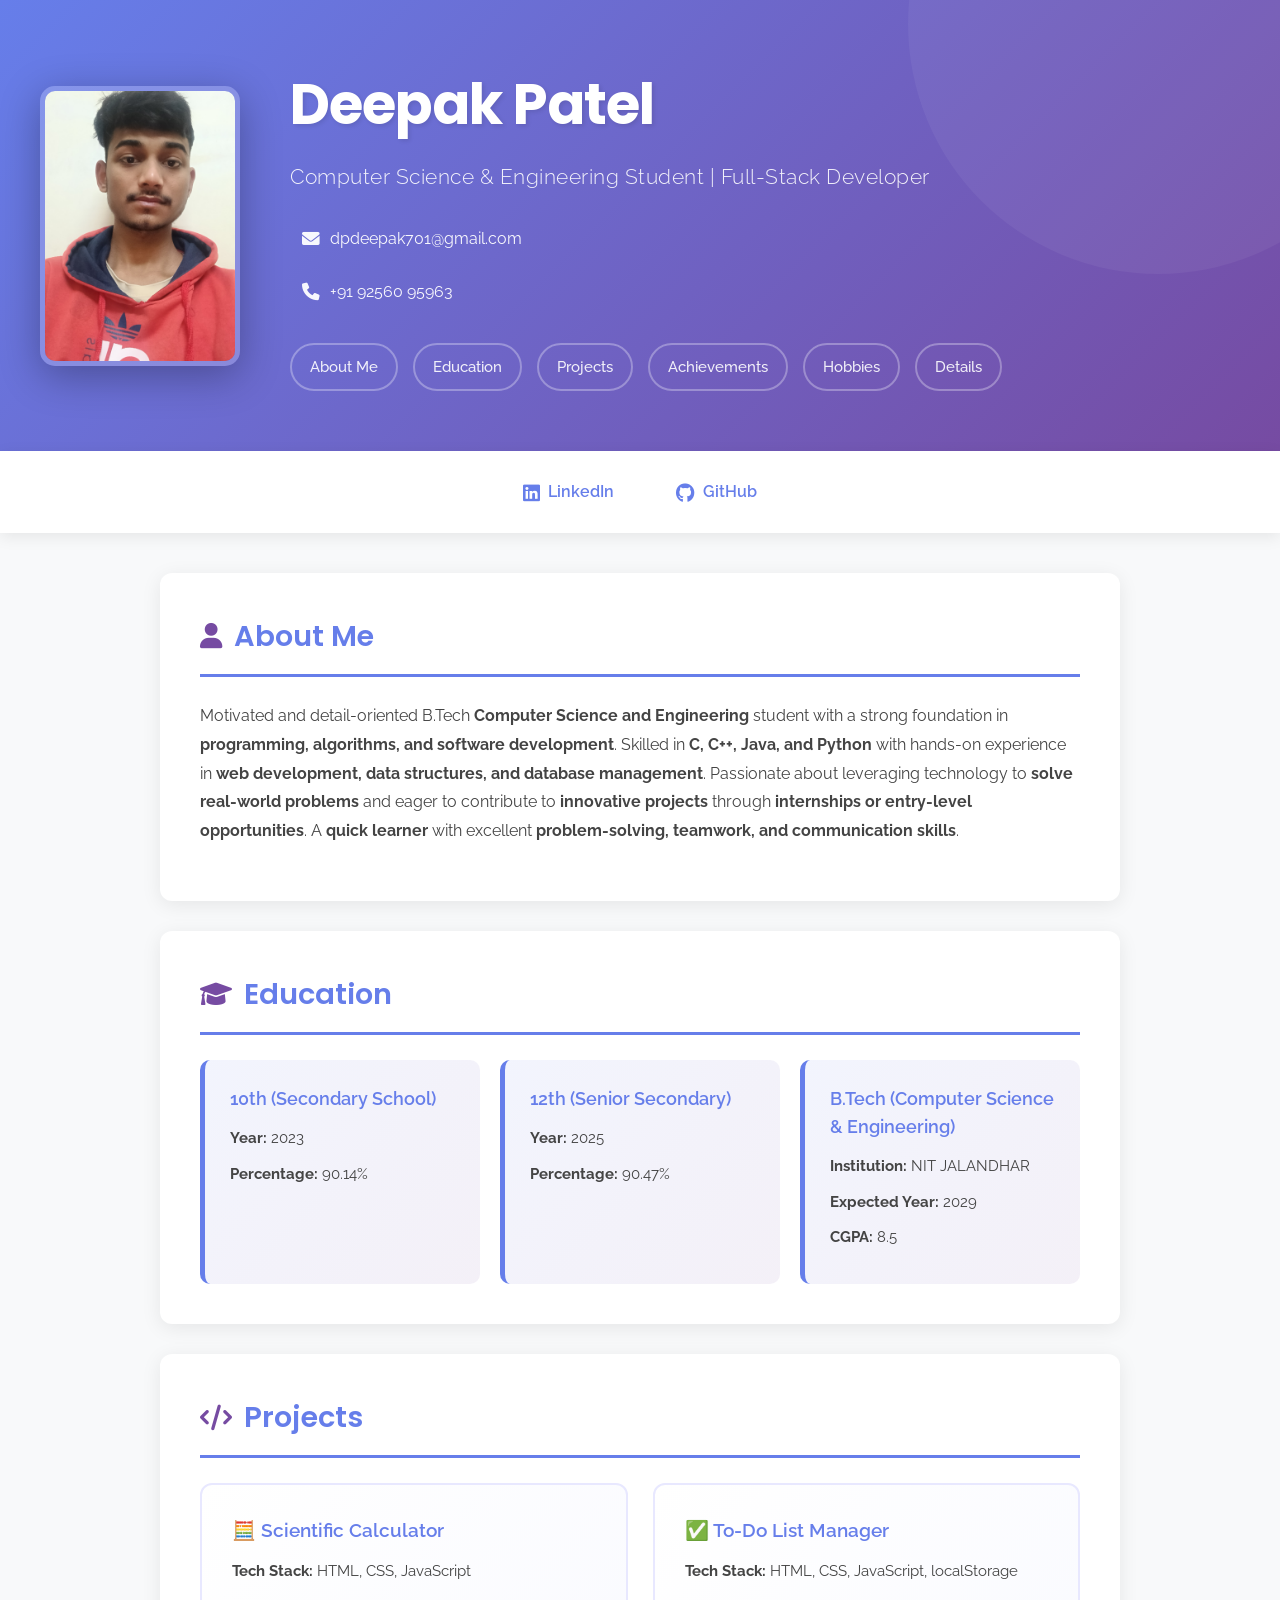
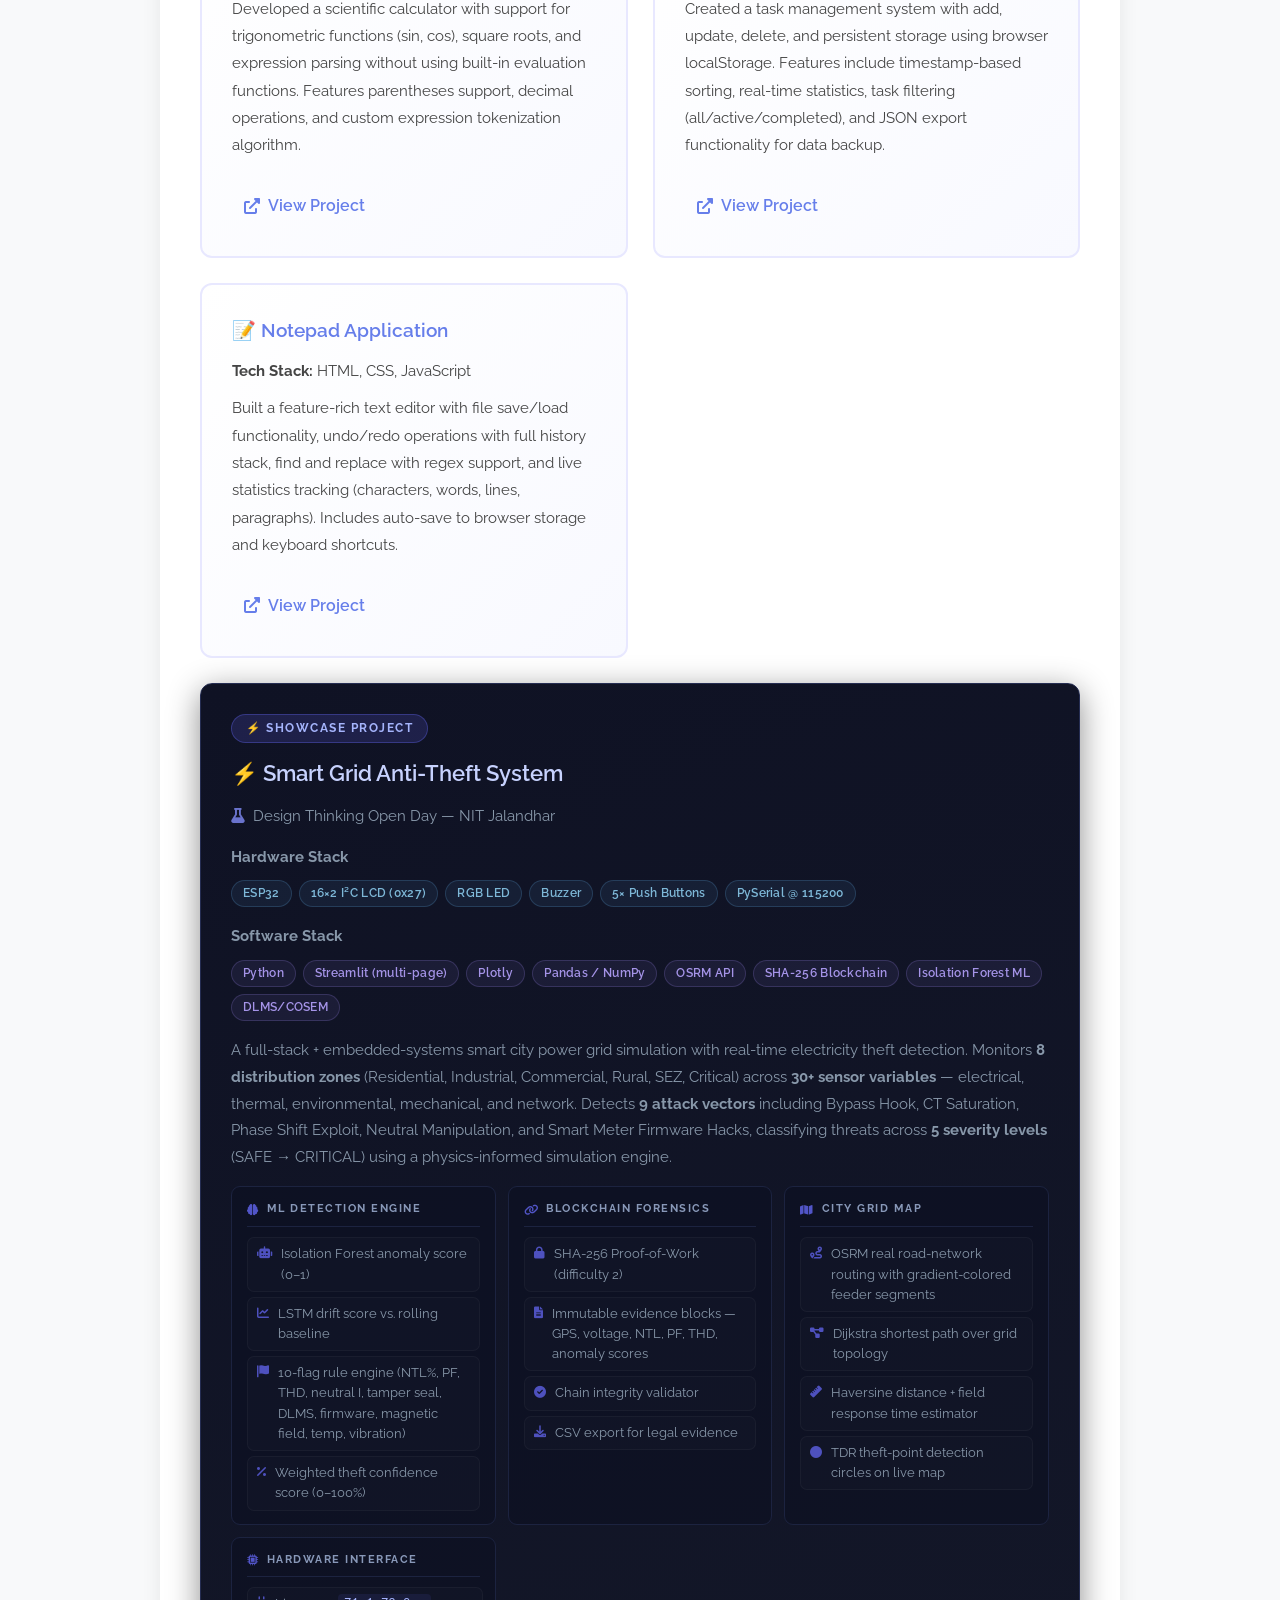
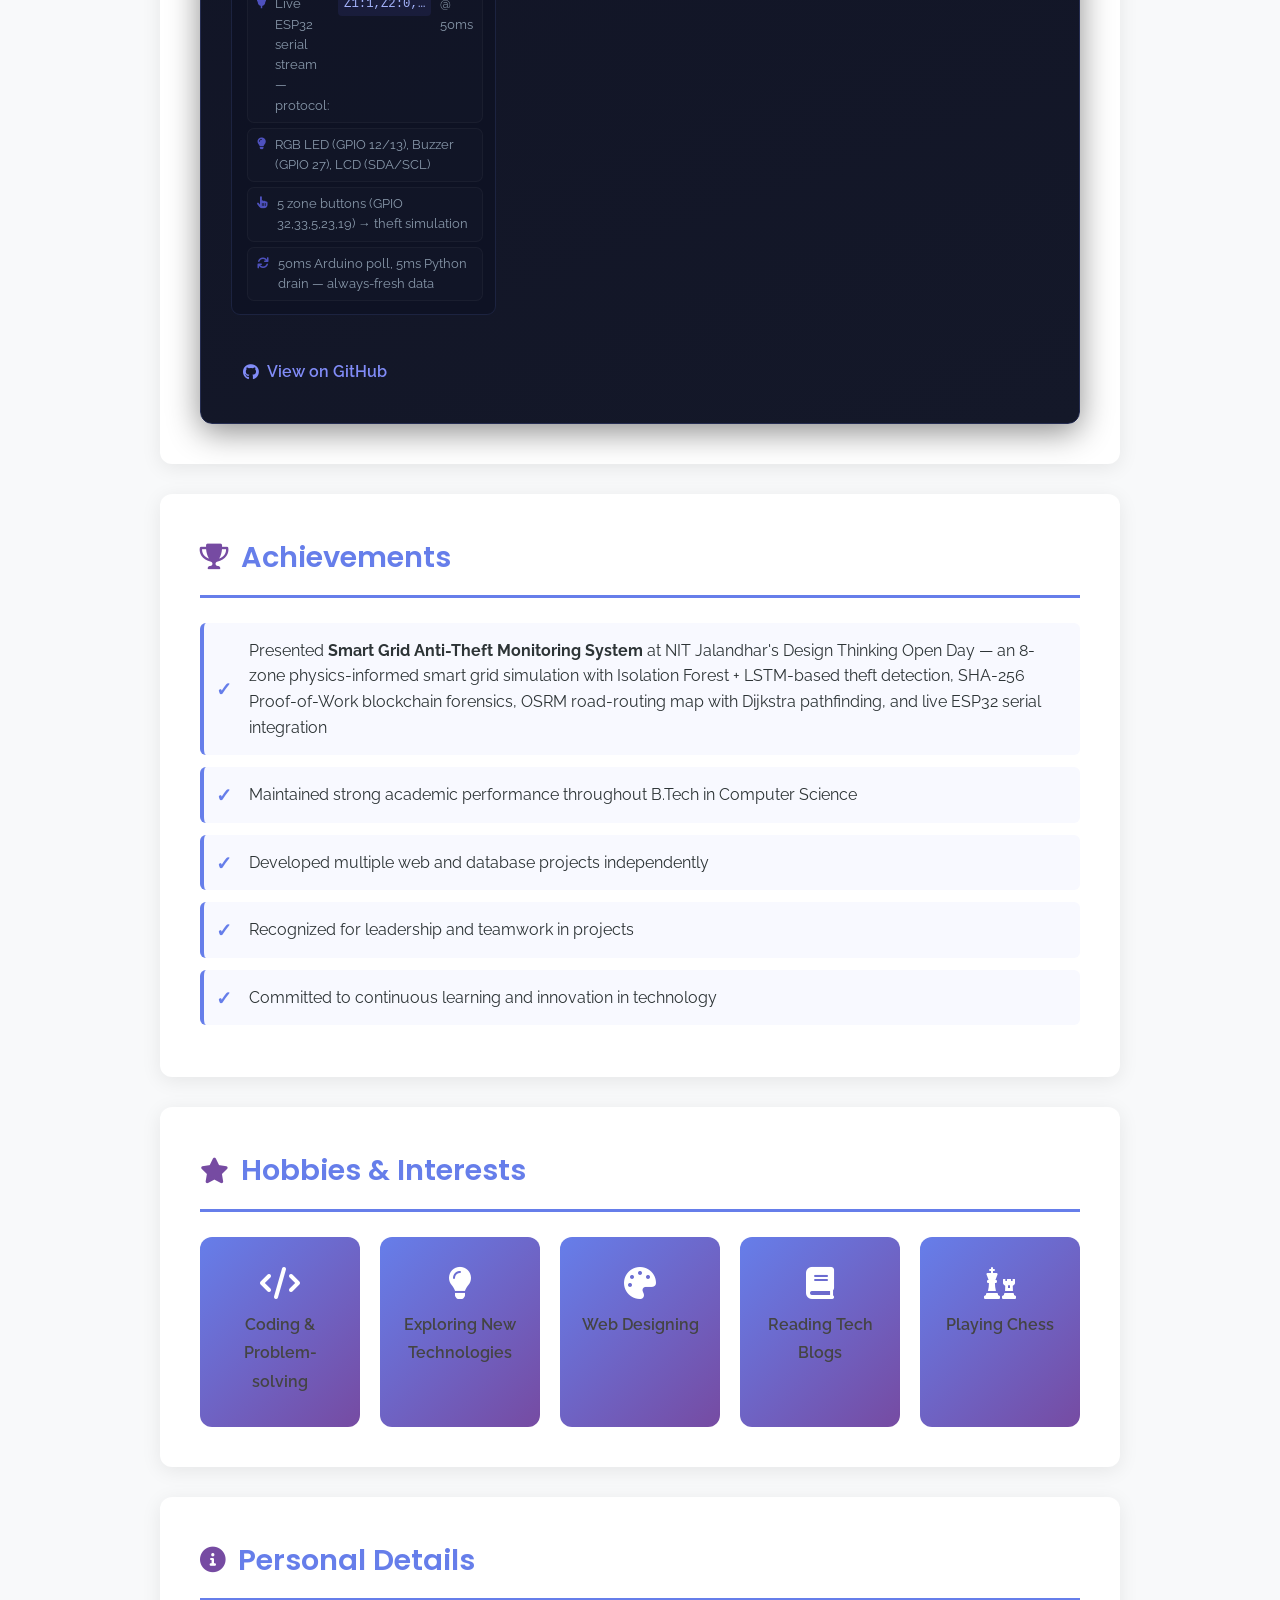
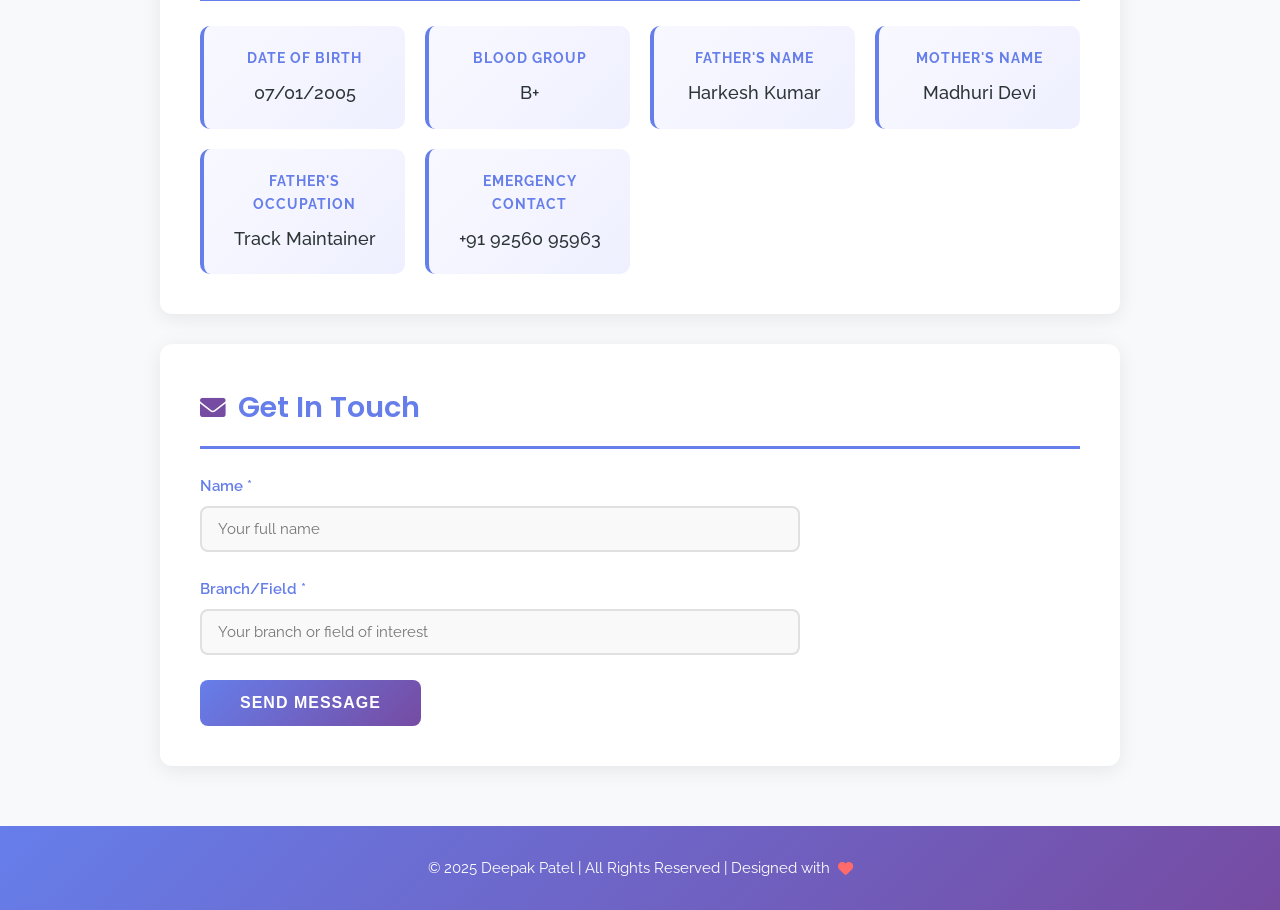
==== commit 749f72ef: "Fix HTML encoding issues in index.html" ====
--- a/index.html
+++ b/index.html
@@ -1,5 +1,6 @@
 <!DOCTYPE html>
 <html lang="en">
+
 <head>
   <meta charset="UTF-8">
   <meta name="viewport" content="width=device-width, initial-scale=1.0">
@@ -16,7 +17,7 @@
         <div class="header-content">
           <h1>Deepak Patel</h1>
           <p class="tagline">Computer Science & Engineering Student | Full-Stack Developer</p>
-          
+
           <div class="contact-info">
             <a href="mailto:dpdeepak701@gmail.com" class="contact-link">
               <i class="fas fa-envelope"></i> dpdeepak701@gmail.com
@@ -31,7 +32,7 @@
             <a href="#e" class="nav-link">Education</a>
             <a href="#p" class="nav-link">Projects</a>
             <a href="#ac" class="nav-link">Achievements</a>
-            <a href="#i" class="nav-link">Internships</a>
+
             <a href="#h" class="nav-link">Hobbies</a>
             <a href="#o" class="nav-link">Details</a>
           </nav>
@@ -59,9 +60,12 @@
         Motivated and detail-oriented B.Tech <strong>Computer Science and Engineering</strong> student with a strong
         foundation in <strong>programming, algorithms, and software development</strong>. Skilled in
         <strong>C, C++, Java, and Python</strong> with hands-on experience in <strong>web development, data structures,
-        and database management</strong>. Passionate about leveraging technology to <strong>solve real-world problems</strong>
-        and eager to contribute to <strong>innovative projects</strong> through <strong>internships or entry-level opportunities</strong>.
-        A <strong>quick learner</strong> with excellent <strong>problem-solving, teamwork, and communication skills</strong>.
+          and database management</strong>. Passionate about leveraging technology to <strong>solve real-world
+          problems</strong>
+        and eager to contribute to <strong>innovative projects</strong> through <strong>internships or entry-level
+          opportunities</strong>.
+        A <strong>quick learner</strong> with excellent <strong>problem-solving, teamwork, and communication
+          skills</strong>.
       </p>
     </section>
 
@@ -93,7 +97,9 @@
         <div class="project-card">
           <h3>🧮 Scientific Calculator</h3>
           <p><strong>Tech Stack:</strong> HTML, CSS, JavaScript</p>
-          <p>Developed a scientific calculator with support for trigonometric functions (sin, cos), square roots, and expression parsing without using built-in evaluation functions. Features parentheses support, decimal operations, and custom expression tokenization algorithm.</p>
+          <p>Developed a scientific calculator with support for trigonometric functions (sin, cos), square roots, and
+            expression parsing without using built-in evaluation functions. Features parentheses support, decimal
+            operations, and custom expression tokenization algorithm.</p>
           <a href="calculator/index.html" class="project-link" target="_blank">
             <i class="fas fa-external-link-alt"></i> View Project
           </a>
@@ -102,7 +108,9 @@
         <div class="project-card">
           <h3>✅ To-Do List Manager</h3>
           <p><strong>Tech Stack:</strong> HTML, CSS, JavaScript, localStorage</p>
-          <p>Created a task management system with add, update, delete, and persistent storage using browser localStorage. Features include timestamp-based sorting, real-time statistics, task filtering (all/active/completed), and JSON export functionality for data backup.</p>
+          <p>Created a task management system with add, update, delete, and persistent storage using browser
+            localStorage. Features include timestamp-based sorting, real-time statistics, task filtering
+            (all/active/completed), and JSON export functionality for data backup.</p>
           <a href="todolist/index.html" class="project-link" target="_blank">
             <i class="fas fa-external-link-alt"></i> View Project
           </a>
@@ -111,7 +119,9 @@
         <div class="project-card">
           <h3>📝 Notepad Application</h3>
           <p><strong>Tech Stack:</strong> HTML, CSS, JavaScript</p>
-          <p>Built a feature-rich text editor with file save/load functionality, undo/redo operations with full history stack, find and replace with regex support, and live statistics tracking (characters, words, lines, paragraphs). Includes auto-save to browser storage and keyboard shortcuts.</p>
+          <p>Built a feature-rich text editor with file save/load functionality, undo/redo operations with full history
+            stack, find and replace with regex support, and live statistics tracking (characters, words, lines,
+            paragraphs). Includes auto-save to browser storage and keyboard shortcuts.</p>
           <a href="notepad/index.html" class="project-link" target="_blank">
             <i class="fas fa-external-link-alt"></i> View Project
           </a>
@@ -143,7 +153,12 @@
             <span class="tech-tag tech-tag--sw">DLMS/COSEM</span>
           </div>
 
-          <p>A full-stack + embedded-systems smart city power grid simulation with real-time electricity theft detection. Monitors <strong>8 distribution zones</strong> (Residential, Industrial, Commercial, Rural, SEZ, Critical) across <strong>30+ sensor variables</strong> — electrical, thermal, environmental, mechanical, and network. Detects <strong>9 attack vectors</strong> including Bypass Hook, CT Saturation, Phase Shift Exploit, Neutral Manipulation, and Smart Meter Firmware Hacks, classifying threats across <strong>5 severity levels</strong> (SAFE → CRITICAL) using a physics-informed simulation engine.</p>
+          <p>A full-stack + embedded-systems smart city power grid simulation with real-time electricity theft
+            detection. Monitors <strong>8 distribution zones</strong> (Residential, Industrial, Commercial, Rural, SEZ,
+            Critical) across <strong>30+ sensor variables</strong> — electrical, thermal, environmental, mechanical, and
+            network. Detects <strong>9 attack vectors</strong> including Bypass Hook, CT Saturation, Phase Shift
+            Exploit, Neutral Manipulation, and Smart Meter Firmware Hacks, classifying threats across <strong>5 severity
+              levels</strong> (SAFE → CRITICAL) using a physics-informed simulation engine.</p>
 
           <div class="feature-sections">
             <div class="feature-section">
@@ -151,7 +166,8 @@
               <ul class="project-features">
                 <li><i class="fas fa-robot"></i> Isolation Forest anomaly score (0–1)</li>
                 <li><i class="fas fa-chart-line"></i> LSTM drift score vs. rolling baseline</li>
-                <li><i class="fas fa-flag"></i> 10-flag rule engine (NTL%, PF, THD, neutral I, tamper seal, DLMS, firmware, magnetic field, temp, vibration)</li>
+                <li><i class="fas fa-flag"></i> 10-flag rule engine (NTL%, PF, THD, neutral I, tamper seal, DLMS,
+                  firmware, magnetic field, temp, vibration)</li>
                 <li><i class="fas fa-percentage"></i> Weighted theft confidence score (0–100%)</li>
               </ul>
             </div>
@@ -159,7 +175,8 @@
               <div class="feature-section-title"><i class="fas fa-link"></i> Blockchain Forensics</div>
               <ul class="project-features">
                 <li><i class="fas fa-lock"></i> SHA-256 Proof-of-Work (difficulty 2)</li>
-                <li><i class="fas fa-file-alt"></i> Immutable evidence blocks — GPS, voltage, NTL, PF, THD, anomaly scores</li>
+                <li><i class="fas fa-file-alt"></i> Immutable evidence blocks — GPS, voltage, NTL, PF, THD, anomaly
+                  scores</li>
                 <li><i class="fas fa-check-circle"></i> Chain integrity validator</li>
                 <li><i class="fas fa-download"></i> CSV export for legal evidence</li>
               </ul>
@@ -167,7 +184,8 @@
             <div class="feature-section">
               <div class="feature-section-title"><i class="fas fa-map"></i> City Grid Map</div>
               <ul class="project-features">
-                <li><i class="fas fa-route"></i> OSRM real road-network routing with gradient-colored feeder segments</li>
+                <li><i class="fas fa-route"></i> OSRM real road-network routing with gradient-colored feeder segments
+                </li>
                 <li><i class="fas fa-project-diagram"></i> Dijkstra shortest path over grid topology</li>
                 <li><i class="fas fa-ruler"></i> Haversine distance + field response time estimator</li>
                 <li><i class="fas fa-circle"></i> TDR theft-point detection circles on live map</li>
@@ -176,7 +194,8 @@
             <div class="feature-section">
               <div class="feature-section-title"><i class="fas fa-microchip"></i> Hardware Interface</div>
               <ul class="project-features">
-                <li><i class="fas fa-plug"></i> Live ESP32 serial stream — protocol: <code>Z1:1,Z2:0,…</code> @ 50ms</li>
+                <li><i class="fas fa-plug"></i> Live ESP32 serial stream — protocol: <code>Z1:1,Z2:0,…</code> @ 50ms
+                </li>
                 <li><i class="fas fa-lightbulb"></i> RGB LED (GPIO 12/13), Buzzer (GPIO 27), LCD (SDA/SCL)</li>
                 <li><i class="fas fa-hand-pointer"></i> 5 zone buttons (GPIO 32,33,5,23,19) → theft simulation</li>
                 <li><i class="fas fa-sync"></i> 50ms Arduino poll, 5ms Python drain — always-fresh data</li>
@@ -194,39 +213,18 @@
     <section id="ac" class="content-section">
       <h2><i class="fas fa-trophy"></i> Achievements</h2>
       <ul class="achievements-list">
-        <li>Presented <strong>Smart Grid Anti-Theft Monitoring System</strong> at NIT Jalandhar's Design Thinking Open Day — an 8-zone physics-informed smart grid simulation with Isolation Forest + LSTM-based theft detection, SHA-256 Proof-of-Work blockchain forensics, OSRM road-routing map with Dijkstra pathfinding, and live ESP32 serial integration</li>
+        <li>Presented <strong>Smart Grid Anti-Theft Monitoring System</strong> at NIT Jalandhar's Design Thinking Open
+          Day — an 8-zone physics-informed smart grid simulation with Isolation Forest + LSTM-based theft detection,
+          SHA-256 Proof-of-Work blockchain forensics, OSRM road-routing map with Dijkstra pathfinding, and live ESP32
+          serial integration</li>
         <li>Maintained strong academic performance throughout B.Tech in Computer Science</li>
-        <li>Earned certifications in Python, Java, and C++</li>
         <li>Developed multiple web and database projects independently</li>
-        <li>Actively participated in coding competitions and hackathons</li>
         <li>Recognized for leadership and teamwork in projects</li>
         <li>Committed to continuous learning and innovation in technology</li>
       </ul>
     </section>
 
-    <section id="i" class="content-section">
-      <h2><i class="fas fa-briefcase"></i> Internships</h2>
-      <div class="internship-timeline">
-        <div class="internship-item">
-          <div class="internship-header">
-            <h3>Software Development Intern</h3>
-            <span class="duration">June 2024 - August 2024</span>
-          </div>
-          <p><strong>Company:</strong> CodSoft Technologies Pvt. Ltd.</p>
-          <p>Worked on web projects using HTML, CSS, JavaScript, and MySQL. Collaborated with the team to debug, optimize,
-          and test client-based applications.</p>
-        </div>
-
-        <div class="internship-item">
-          <div class="internship-header">
-            <h3>Data Analytics Intern</h3>
-            <span class="duration">January 2025 - March 2025</span>
-          </div>
-          <p><strong>Company:</strong> Prodigy Infotech Solutions</p>
-          <p>Analyzed datasets using Python (Pandas, NumPy) and Power BI. Built predictive models and prepared analytical reports.</p>
-        </div>
-      </div>
-    </section>
+
 
     <section id="h" class="content-section">
       <h2><i class="fas fa-star"></i> Hobbies & Interests</h2>
@@ -307,4 +305,5 @@
     <p>&copy; 2025 Deepak Patel | All Rights Reserved | Designed with <i class="fas fa-heart"></i></p>
   </footer>
 </body>
+
 </html>
